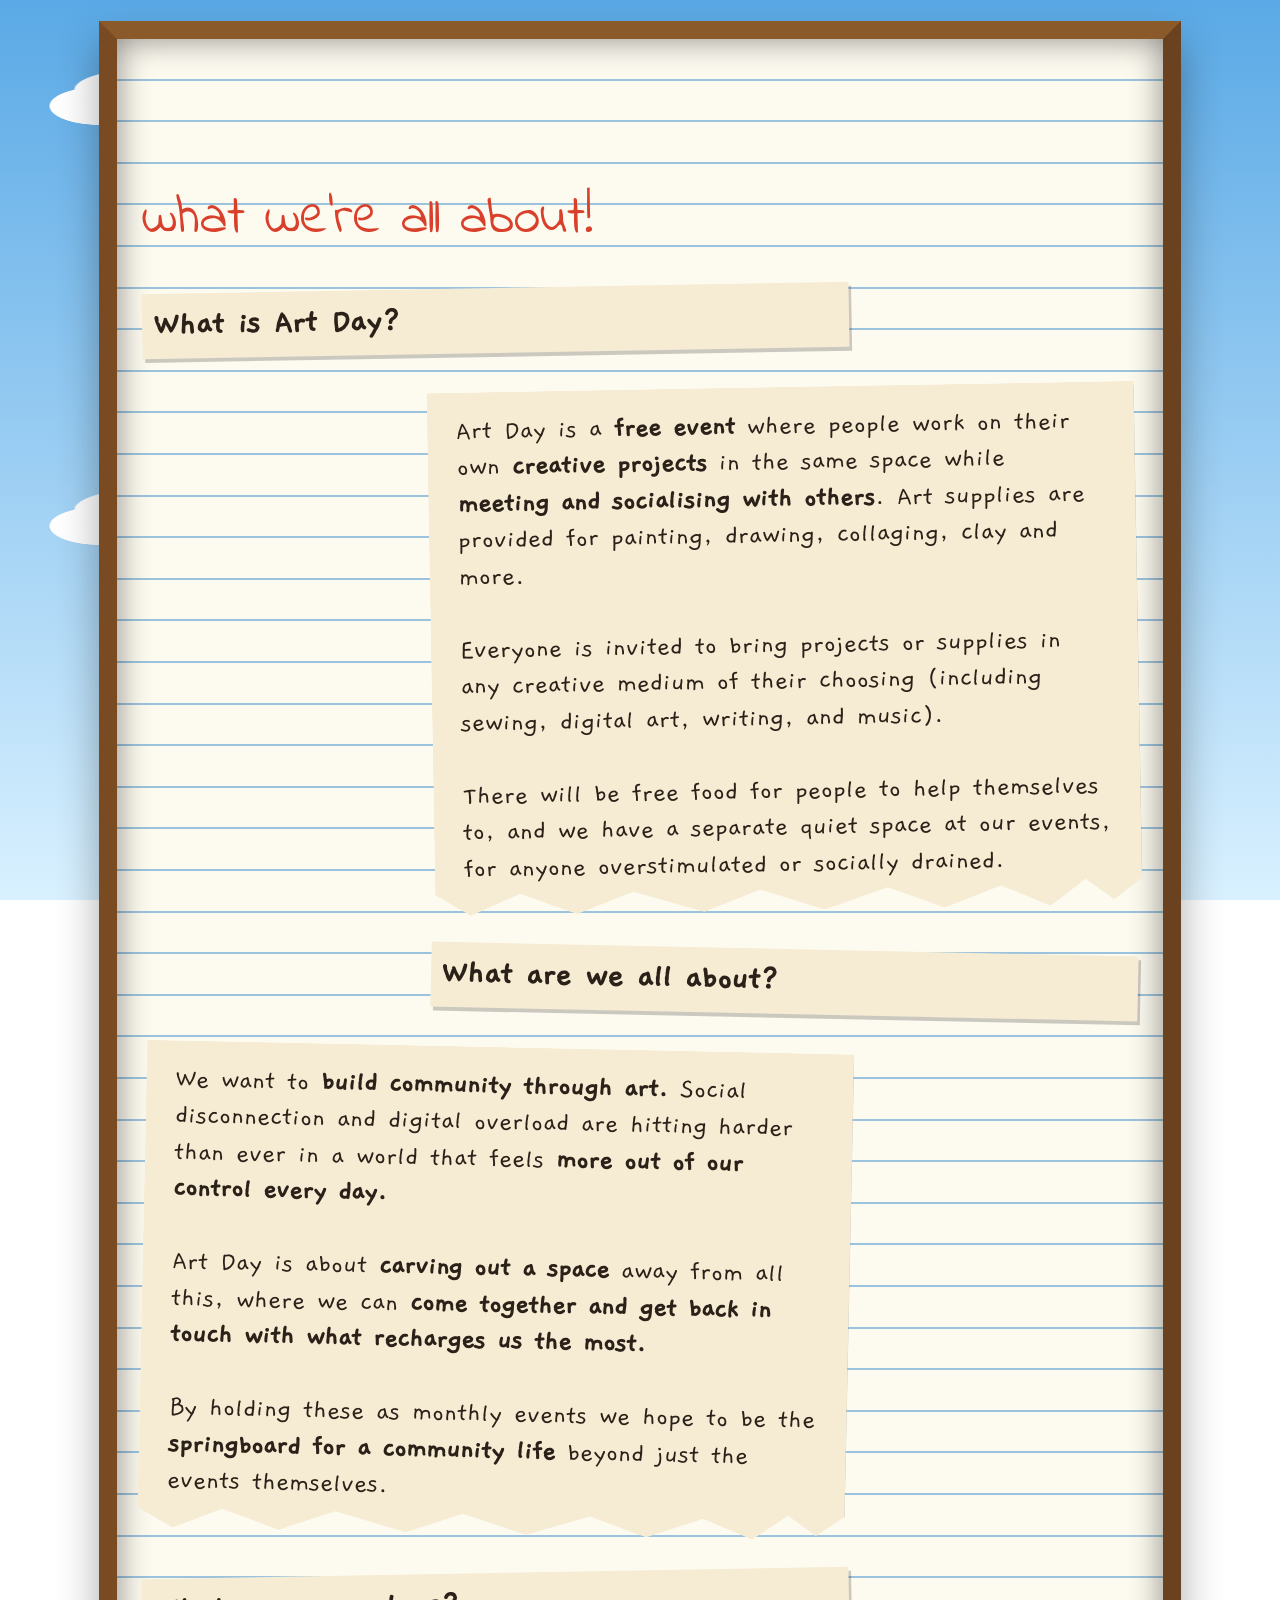
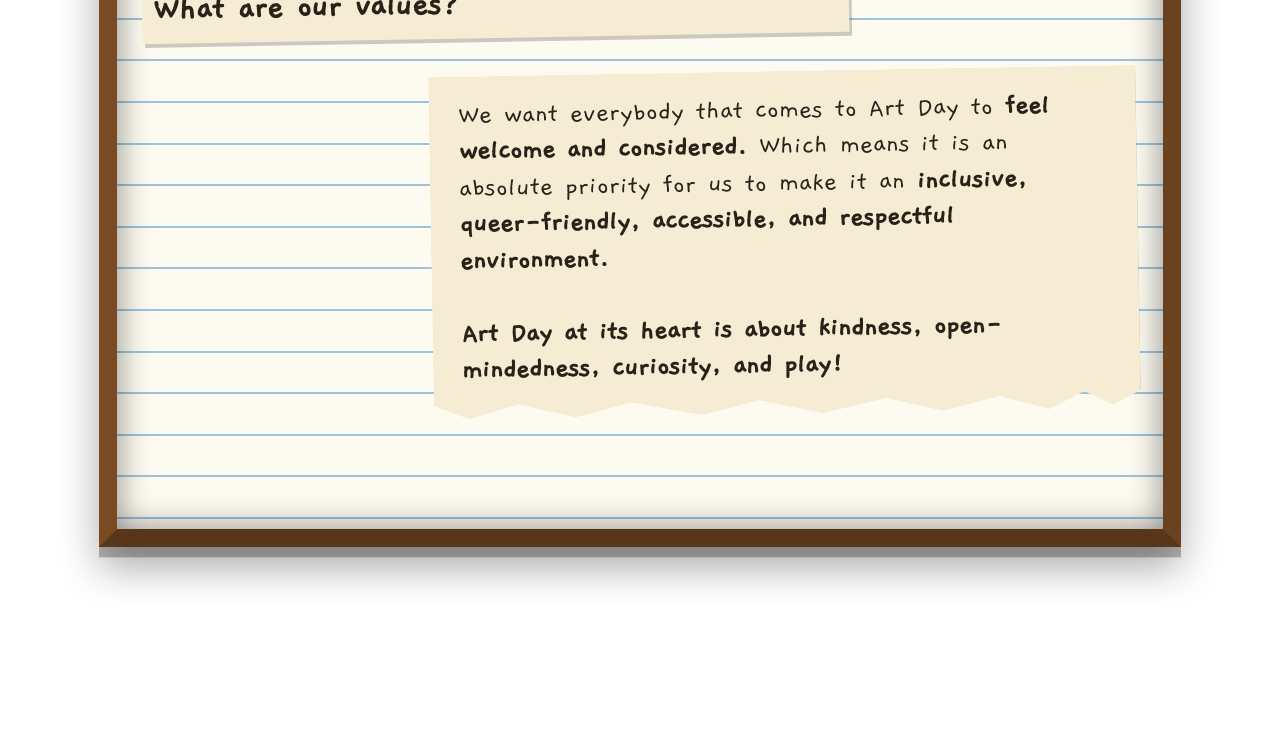
==== ethos.html @ 473595ae "updated favicon & ethos pages" ====
<!doctype html>
<html lang="en">
<head>
  <meta charset="utf-8">
  <meta name="viewport" content="width=device-width, initial-scale=1">
  <meta http-equiv="Content-Security-Policy" content="default-src 'none'; img-src 'self'; font-src 'self'; media-src 'self'; style-src 'self'; script-src 'self'; connect-src 'self'; base-uri 'none'; form-action 'none'">
  <title>ethos · Art Day</title>
  <link rel="stylesheet" href="style.css">
  <script type="module" src="js/main.js"></script>
  <script src="oneko.js" defer></script>
</head>
<body data-p="ethos">
  <main>
    <noscript><p class="scrap">The menu needs JavaScript. <a href="index.html">Home</a></p></noscript>
    <div data-include="header"></div>
    <h1>what we're all about!</h1>
  
<div class="scrapgroup left">
    <p class="scrapheader">What is Art Day?</p>
    <p class="scrap">
        Art Day is a <strong>free event</strong> where people work on their own <strong>creative projects</strong> in the same space while <strong>meeting and socialising with others</strong>. Art supplies are provided for painting, drawing, collaging, clay and more. <br><br>
        Everyone is invited to bring projects or supplies in any creative medium of their choosing (including sewing, digital art, writing, and music). <br><br>
        There will be free food for people to help themselves to, and we have a separate quiet space at our events, for anyone overstimulated or socially drained.
    </p>
</div>

<div class="scrapgroup right">
    <p class="scrapheader">What are we all about?</p>
    <p class="scrap">
        We want to <strong>build community through art.</strong> Social disconnection and digital overload are hitting harder than ever in a world that feels <strong>more out of our control every day.</strong> <br><br>
        Art Day is about <strong>carving out a space</strong> away from all this, where we can <strong>come together and get back in touch with what recharges us the most.</strong><br><br>
        By holding these as monthly events we hope to be the <strong>springboard for a community life</strong> beyond just the events themselves.
    </p>
</div>

<div class="scrapgroup left">
    <p class="scrapheader">What are our values?</p>
    <p class="scrap">
        We want everybody that comes to Art Day to <strong>feel welcome and considered.</strong> Which means it is an absolute priority for us to make it an <strong>inclusive, queer-friendly, accessible, and respectful environment.</strong><br><br>
        <strong>Art Day at its heart is about kindness, open-mindedness, curiosity, and play!</strong>
    </p>
</div>

  </main>
  <div data-include="footer"></div>
</body>
</html>
---- style.css ----
:root {
    --pixel: 2;
    /* icon pixel size in px: 1 = barely, 2 = very fine, 4 = chunky */
    --z: 1;
    --f-hand: Gaegu, "Segoe Print", cursive;
    --f-head: "Indie Flower", "Segoe Print", cursive;
    --f-type: Typed, "Courier New", monospace;
    --f-ui: "Pixelated MS Sans Serif", "MS Sans Serif", Tahoma, sans-serif;
    --ui-size: 11px;
    --face: #c0c0c0;
    --out: inset -1px -1px #0a0a0a, inset 1px 1px #dfdfdf, inset -2px -2px #808080, inset 2px 2px #fff;
    --in: inset -1px -1px #fff, inset 1px 1px #808080, inset -2px -2px #dfdfdf, inset 2px 2px #0a0a0a;
    --ink: #2b2118;
    --red: #d9402b;
    --blue: #2e6f9e;
    --yellow: #f2c14e;
    --paper: #f6ecd4;
    --bg: #b98b57
}

* {
    box-sizing: border-box
}

body {
    margin: 0;
    min-height: 100vh;
    color: var(--ink)
}

html {
    background: linear-gradient(#5aa9e6, #d9f1ff) fixed
}

/* the whole site is a framed cork board hung in front of a drifting sky */
main {
    width: min(60rem, calc(100% - 1.6rem));
    margin: 1rem auto 2rem;
    padding: 1rem 1.2rem 4rem;
    border: 14px solid;
    border-color: #8a5a2b #6b4220 #5a3618 #7a4b22;
    background: var(--bg) radial-gradient(#0003 1px, transparent 1.5px) 0 0/6px 6px;
    box-shadow: inset 0 0 25px #0007, 0 8px 0 #0004, 0 16px 30px #0005
}

body::before {
    content: "";
    position: fixed;
    inset: 0;
    z-index: -1;
    background: radial-gradient(ellipse 120px 34px at 150px 90px, #fff 62%, #0000 64%), radial-gradient(ellipse 80px 30px at 100px 106px, #fff 62%, #0000 64%), radial-gradient(ellipse 90px 30px at 210px 106px, #fff 62%, #0000 64%), radial-gradient(ellipse 160px 42px at 600px 260px, #fff 62%, #0000 64%), radial-gradient(ellipse 100px 34px at 540px 280px, #fff 62%, #0000 64%), radial-gradient(ellipse 110px 30px at 780px 70px, #fff 62%, #0000 64%);
    background-size: 900px 420px;
    animation: sky 120s linear infinite
}

h1 {
    font-size: 2.6rem;
    transform: rotate(-1.5deg);
    margin: .5rem 0 1rem
}

a {
    color: var(--blue)
}

:focus-visible {
    outline: 3px dashed var(--red);
    outline-offset: 3px
}

/* pinned nav stickers, each a different material */
.pinnav {
    display: flex;
    flex-wrap: wrap;
    justify-content: space-around;
    gap: .5rem;
    padding: .8rem;
    position: sticky;
    top: 0;
    z-index: 5;
    background: #0002;
    backdrop-filter: blur(3px)
}

.pinnav a {
    display: grid;
    justify-items: center;
    padding: .3rem .8rem;
    text-decoration: none;
    color: var(--ink);
    background: var(--paper);
    box-shadow: 2px 3px 0 #0004;
    transition: transform .15s
}

.pinnav a:hover,
.pinnav a[aria-current] {
    transform: rotate(0) scale(1.12) !important
}

.pinnav b {
    font-size: 1.8rem
}

.pinnav span {
    font-size: .85rem
}

.pinnav a:nth-child(1) {
    transform: rotate(-3deg);
    background: repeating-linear-gradient(45deg, var(--yellow) 0 8px, #fff8 8px 16px)
}

.pinnav a:nth-child(2) {
    transform: rotate(2deg);
    border: 3px double var(--red);
    border-radius: 50%
}

.pinnav a:nth-child(3) {
    transform: rotate(-2deg);
    background: #fff;
    padding-bottom: 1rem
}

.pinnav a:nth-child(4) {
    transform: rotate(3deg);
    clip-path: polygon(0 0, 100% 0, 100% 40%, 94% 50%, 100% 60%, 100% 100%, 0 100%, 6% 50%, 0 40%);
    padding: .5rem 1.4rem;
    background: var(--blue);
    color: #fff
}

.pinnav a:nth-child(5) {
    transform: rotate(-2deg);
    clip-path: polygon(2% 0, 100% 6%, 96% 100%, 0 94%)
}

.hero {
    display: flex;
    flex-wrap: wrap;
    gap: 1.5rem;
    align-items: flex-start
}

.hero img {
    width: min(20rem, 100%);
    background: #fff;
    padding: .6rem;
    box-shadow: 4px 6px 0 #0005;
    transform: rotate(-2deg)
}

#info {
    flex: 1;
    min-width: 14rem;
    background: var(--paper);
    padding: 1rem;
    transform: rotate(1deg);
    box-shadow: 3px 4px 0 #0004
}

.board {
    display: grid;
    grid-template-columns: repeat(auto-fill, minmax(14rem, 1fr));
    gap: 1.5rem;
    align-items: start
}

.pin {
    position: relative;
    background: var(--yellow);
    padding: 1.2rem 1rem 1rem;
    box-shadow: 3px 4px 0 #0004
}

.pin:nth-child(even) {
    transform: rotate(1.8deg);
    background: #fbd6e0
}

.pin:nth-child(3n) {
    transform: rotate(-2deg);
    background: #cfe8d5
}

.pin::before {
    content: "";
    position: absolute;
    top: -.5rem;
    left: 50%;
    width: 1.1rem;
    height: 1.1rem;
    border-radius: 50%;
    background: var(--red);
    box-shadow: 2px 3px 0 #0005
}

.pin {
    display: block;
    width: 100%;
    text-align: left;
    font: inherit;
    color: var(--ink);
    border: 0;
    cursor: pointer;
    transition: transform .15s
}

.pin:hover,
.pin:focus-visible {
    transform: rotate(0) scale(1.05);
    z-index: 2
}

.pin span,
.pin small {
    display: block
}

.pin .t {
    font: 1.3rem var(--f-head)
}

.pin small {
    opacity: .7
}

.scrapheader {
    background: var(--paper);
    padding: .5rem .5rem;
    max-width: 34rem;
    box-shadow: 2px 3px 0 #0003;
    font-weight: bold;
    font-size: 1.2em;
}

.scrap {
    background: var(--paper);
    padding: 1rem 1.4rem;
    max-width: 34rem;
    box-shadow: 2px 3px 0 #0003;
}

/* Choose left or right for each block */
.scrapgroup.left .scrapheader {
    transform: rotate(-1deg);
    margin-right: auto;
}

.scrapgroup.left .scrap {
    transform: rotate(-1deg);
    margin-left: auto;
}

.scrapgroup.right .scrapheader {
    transform: rotate(1.2deg);
    margin-left: auto;
}

.scrapgroup.right .scrap {
    transform: rotate(1.2deg);
    margin-right: auto;
}

button {
    font: inherit;
    background: var(--ink);
    color: var(--paper);
    border: 0;
    padding: .4rem 1rem;
    cursor: pointer
}

/* per-page vibes: only variables + background change */
[data-p=ethos] main {
    --bg: repeating-linear-gradient(#fdfaf0 0 1.9rem, #9cc3dd 1.9rem 2rem);
    background: var(--bg) #fdfaf0
}

[data-p=ethos] h1 {
    color: var(--red)
}

[data-p=archive] main {
    background: #1b1b1f;
    color: #eee
}

[data-p=archive] .pinnav {
    background: #fff2
}

.grid {
    display: grid;
    grid-template-columns: repeat(auto-fill, minmax(13rem, 1fr));
    gap: 1.2rem
}

figure {
    margin: 0;
    background: #fff;
    color: var(--ink);
    padding: .6rem .6rem 1rem;
    min-height: 10rem;
    box-shadow: 0 0 0 1px #fff4
}

figure:nth-child(odd) {
    transform: rotate(-1.5deg)
}

figure:nth-child(even) {
    transform: rotate(1.5deg)
}

figure img {
    width: 100%;
    display: block;
    margin-bottom: .4rem
}

[data-p=artists] main {
    background: #f3efe6 radial-gradient(#0002 1.5px, transparent 1.5px) 0 0/18px 18px
}

#wall {
    display: flex;
    gap: 1.5rem;
    overflow-x: auto;
    padding: 1.5rem .5rem
}

.card {
    flex: 0 0 14rem;
    background: #fff;
    border: .6rem solid var(--ink);
    padding: .8rem;
    min-height: 12rem
}

.card:nth-child(3n) {
    border-color: var(--red)
}

.card:nth-child(3n+1) {
    border-color: var(--blue)
}

.card img {
    width: 100%
}

[data-p=notices] main {
    --bg: #a87b4a;
    background: var(--bg) radial-gradient(#0003 1px, transparent 1.5px) 0 0/6px 6px
}

[data-p=contact] main {
    --bg: #c9a26b;
    background: var(--bg) repeating-linear-gradient(135deg, transparent 0 1.5rem, #0001 1.5rem 3rem)
}

@media(prefers-reduced-motion:reduce) {
    * {
        transition: none !important
    }
}

/* ---- round 2: scrapbook, handwriting, retro desk, sky ---- */
@font-face {
    font-family: Gaegu;
    src: url(fonts/gaegu.woff2) format("woff2");
    font-display: swap
}

@font-face {
    font-family: "Indie Flower";
    src: url(fonts/indie-flower.woff2) format("woff2");
    font-display: swap
}

@font-face {
    font-family: "Pixelated MS Sans Serif";
    src: url(fonts/ms-sans-serif.woff2) format("woff2");
    font-display: swap
}

@font-face {
    font-family: "Pixelated MS Sans Serif";
    font-weight: 700;
    src: url(fonts/ms-sans-serif-bold.woff2) format("woff2");
    font-display: swap
}

@font-face {
    font-family: Typed;
    src: url(fonts/special-elite.woff2) format("woff2");
    font-display: swap
}

body {
    font: 1.35rem/1.3 var(--f-hand)
}

h1,
h2,
h3,
summary,
.pinnav span {
    font-family: var(--f-head);
    font-weight: 400
}

figcaption,
small,
footer {
    font-family: var(--f-type);
    font-size: .9rem
}

main {
    position: relative
}

body::after {
    content: "";
    position: fixed;
    inset: 0;
    background: url(img/grain.svg);
    mix-blend-mode: multiply;
    opacity: .5;
    pointer-events: none;
    z-index: 50
}

[data-p=archive]::after,
[data-p=contact]::after {
    display: none
}

img {
    filter: sepia(.25) contrast(1.15) saturate(.85)
}

h1 span {
    display: inline-block;
    padding: 0 .12em;
    margin: 0 .02em;
    box-shadow: 1px 2px 0 #0004
}

h1 span:nth-child(4n+1) {
    background: #fff;
    font-family: var(--f-type);
    transform: rotate(-3deg)
}

h1 span:nth-child(4n+2) {
    background: var(--ink);
    color: var(--paper);
    transform: rotate(2deg)
}

h1 span:nth-child(4n+3) {
    background: var(--yellow);
    font-family: var(--f-hand);
    font-size: 1.2em;
    transform: rotate(-1deg)
}

h1 span:nth-child(4n) {
    background: var(--red);
    color: #fff;
    transform: rotate(3deg)
}

h1 {
    transform: none
}

.torn,
.scrap,
#info {
    clip-path: polygon(0 0, 100% 0, 100% 94%, 96% 98%, 92% 94%, 87% 99%, 80% 95%, 72% 99%, 64% 95%, 55% 99%, 46% 95%, 38% 99%, 28% 95%, 20% 99%, 12% 95%, 5% 99%, 0 95%);
    padding-bottom: 1.6rem
}

.pin {
    padding-top: 1.4rem
}

.pin::before {
    transform: translateX(-50%)
}

.pin.showcase::before {
    background: #fff9;
    width: 4rem;
    height: 1.2rem;
    border-radius: 0;
    transform: translateX(-50%) rotate(-4deg);
    box-shadow: none
}

[data-p=index] main::after {
    content: "";
    position: absolute;
    right: 1rem;
    top: 6rem;
    width: 7rem;
    height: 7rem;
    border-radius: 50%;
    border: .5rem solid #6b3a1a33;
    pointer-events: none
}

[data-p=index] .pin:first-child .t::after {
    content: " NEW!";
    color: var(--red);
    animation: bl 1s steps(2) infinite
}

@keyframes bl {
    50% {
        opacity: 0
    }
}

@keyframes sky {
    to {
        background-position: 900px 0
    }
}

footer {
    max-width: 60rem;
    margin: 0 auto;
    padding: 1rem 1rem 3rem
}

.mq {
    overflow: hidden;
    white-space: nowrap;
    background: var(--ink);
    color: var(--yellow);
    margin-bottom: .6rem
}

.mq span {
    display: inline-block;
    padding-left: 100%;
    animation: mq 25s linear infinite
}

@keyframes mq {
    to {
        transform: translateX(-100%)
    }
}

.cnt {
    background: #000;
    color: #0f0;
    padding: 0 .4rem;
    letter-spacing: .2em
}

.badges span {
    display: inline-grid;
    place-items: center;
    width: 88px;
    height: 31px;
    margin: 3px;
    border: 2px outset #fff;
    background: #c0c0c0;
    font: 10px var(--f-ui);
    text-align: center;
    color: #000
}

.party {
    animation: hue 4s linear infinite
}

@keyframes hue {
    to {
        filter: hue-rotate(360deg)
    }
}

/* retro desktop (archive + contact) */
[data-p=archive] h1,
[data-p=contact] h1 {
    font-size: 1.8rem
}

.desk {
    position: relative;
    height: calc(75vh/var(--z));
    min-height: 30rem;
    background: #008080;
    overflow: hidden;
    box-shadow: var(--in);
    font: var(--ui-size)/1.3 var(--f-ui);
    -webkit-font-smoothing: none;
    color: #000
}

.icons {
    display: flex;
    flex-direction: column;
    flex-wrap: wrap;
    gap: .5rem;
    align-content: flex-start;
    height: calc(100% - 2.5rem);
    padding: .5rem
}

.desk .icon {
    background: none;
    box-shadow: none;
    color: #fff;
    width: 5.5rem;
    border: 1px dotted transparent;
    text-align: center
}

.desk .icon:hover,
.desk .icon:focus-visible {
    border-color: #fff
}

.icon b {
    display: block;
    font-size: 2rem
}

.win {
    position: absolute;
    max-width: 100%;
    padding: 3px;
    background: var(--face);
    box-shadow: var(--out), 3px 3px 0 #0006
}

.win.max {
    left: 0 !important;
    top: 0 !important;
    width: 100% !important;
    height: calc(100% - 2.3rem)
}

.tb {
    display: flex;
    justify-content: space-between;
    align-items: center;
    padding: 2px 4px;
    background: linear-gradient(90deg, #000080, #1084d0);
    color: #fff;
    font-weight: bold;
    cursor: move;
    touch-action: none
}

.wb {
    padding: .5rem;
    overflow: auto;
    max-height: 100%
}

.desk button {
    font: inherit;
    background: var(--face);
    color: #000;
    border: 0;
    box-shadow: var(--out);
    padding: 3px 10px
}

.desk button:active {
    box-shadow: var(--in)
}

.tb button {
    width: 1.5rem;
    padding: 0;
    font-weight: bold
}

.bar {
    position: absolute;
    left: 0;
    right: 0;
    bottom: 0;
    height: 2.3rem;
    display: flex;
    gap: 4px;
    padding: 3px;
    background: #c0c0c0;
    border-top: 2px solid #fff;
    z-index: 99999
}

.strip {
    display: flex;
    overflow-x: auto;
    scroll-snap-type: x mandatory;
    gap: .5rem;
    background: #000;
    padding: .3rem
}

.strip figure {
    flex: 0 0 100%;
    scroll-snap-align: center;
    min-height: 0;
    margin: 0;
    transform: none !important;
    background: #000;
    color: #fff;
    padding: 0
}

.strip img {
    width: 100%;
    max-height: calc(50vh/var(--z));
    object-fit: contain;
    display: block
}

.navb {
    display: flex;
    justify-content: space-between;
    margin-top: .4rem
}

.row {
    display: flex;
    gap: .5rem;
    margin: .3rem 0;
    align-items: center
}

.row span {
    width: 4.5rem
}

.desk input,
.desk textarea {
    flex: 1;
    width: 100%;
    font: inherit;
    background: #fff;
    color: #000;
    border: 0;
    box-shadow: var(--in);
    padding: 3px
}

.desk textarea {
    height: 9rem;
    resize: vertical
}

.prog {
    height: 1rem;
    border: 2px inset #fff;
    background: #fff
}

.prog i {
    display: block;
    height: 100%;
    width: 0;
    background: #000080;
    animation: fill 1.2s steps(10) forwards
}

@keyframes fill {
    to {
        width: 100%
    }
}

@media(prefers-reduced-motion:reduce) {

    *,
    ::before,
    ::after {
        animation: none !important
    }
}

@media(max-width:600px) {
    main {
        border-width: 8px;
        padding: .8rem .7rem 3rem
    }
}

/* desktop only (wide screen + mouse): view at 130%. Change --z to taste. */
@media(min-width:1000px) and (hover:hover) and (pointer:fine) {
    :root {
        --z: 1.3
    }

    main,
    footer {
        zoom: var(--z)
    }

    main {
        width: min(52rem, calc(100% - 1.6rem))
    }

    footer {
        max-width: 52rem
    }
}

/* sticky-note popup, leaves, sound toggle, artist cards as buttons */
dialog.note {
    position: fixed;
    width: 80vw;
    height: 80vh;
    max-width: none;
    max-height: none;
    margin: auto;
    border: 0;
    padding: 3rem 3.5rem;
    overflow: auto;
    font: inherit;
    color: var(--ink);
    background: linear-gradient(#fff6 0, #fff0 3rem), #fff176;
    box-shadow: 0 20px 50px #000a, inset 0 -2.5rem 2rem -2rem #0003;
    transform: rotate(-.8deg)
}

dialog.note.showcase {
    background: linear-gradient(#fff6 0, #fff0 3rem), #fbb6cb
}

dialog.note.artist {
    background: linear-gradient(#fff6 0, #fff0 3rem), #b9e6c9
}

dialog.note::backdrop {
    background: #0007
}

dialog.note h2 {
    font: clamp(2rem, 5vw, 3.4rem) var(--f-head);
    margin: .2rem 0 1rem
}

dialog.note p {
    font-size: clamp(1.4rem, 2.6vw, 2rem);
    line-height: 1.35
}

dialog.note img {
    max-width: 100%;
    max-height: 45vh;
    display: block;
    margin: .5rem 0;
    box-shadow: 3px 4px 0 #0004
}

dialog.note .x {
    position: absolute;
    top: .8rem;
    right: 1rem;
    background: #0002;
    color: var(--ink);
    font-size: 1.1rem
}

.leaf {
    position: fixed;
    left: -3rem;
    font-size: 1.8rem;
    pointer-events: none;
    z-index: 40;
    animation: leaf var(--d, 18s) linear forwards
}

@keyframes leaf {
    25% {
        transform: translate(30vw, 4vh) rotate(120deg)
    }

    50% {
        transform: translate(60vw, -3vh) rotate(240deg)
    }

    75% {
        transform: translate(90vw, 5vh) rotate(330deg)
    }

    100% {
        transform: translate(115vw, 0) rotate(480deg)
    }
}

.snd {
    position: fixed;
    right: 1rem;
    bottom: 1rem;
    z-index: 60;
    width: 3rem;
    height: 3rem;
    padding: 0;
    border-radius: 50%;
    font-size: 1.4rem;
    background: var(--paper);
    color: var(--ink);
    box-shadow: 2px 3px 0 #0005
}

.card {
    display: block;
    text-align: left;
    font: inherit;
    color: var(--ink);
    cursor: pointer
}

.card b {
    display: block;
    font: 1.4rem var(--f-head)
}

.card span,
.card small {
    display: block
}

/* round 5: pixelated icons, 7th nav sticker, guestbook */
.ico {
    filter: url(#pixelate)
}

/* filter built in js/effects.js from --pixel */
.defs {
    position: absolute;
    width: 0;
    height: 0
}

.pinnav a:nth-child(6) {
    transform: rotate(-2deg);
    background: #5b3a1e;
    color: #f6ecd4;
    border-radius: .3rem .9rem .9rem .3rem;
    box-shadow: inset 4px 0 0 #0005, 2px 3px 0 #0004
}

.pinnav a:nth-child(7) {
    transform: rotate(2deg);
    background: #c9a26b
}

[data-p=guestbook] main {
    --bg: #d8cdb4;
    background: var(--bg) repeating-linear-gradient(90deg, #0000 0 3rem, #0001 3rem 3.1rem)
}

.gbwrap {
    position: relative;
    margin-top: 1rem
}

.gbwrap::before {
    content: "";
    position: absolute;
    top: -.8rem;
    left: 50%;
    width: 7rem;
    height: 1.6rem;
    z-index: 2;
    background: #fffa;
    box-shadow: 1px 2px 0 #0003;
    transform: translateX(-50%) rotate(-3deg)
}

.gb {
    display: block;
    width: 100%;
    min-height: calc(80vh/var(--z));
    border: 0;
    background: #d8cdb4
}

/* round 7: header/footer are imported partials */
header {
    display: contents
}

/* keeps the sticky nav relative to <main>, not to the header wrapper */
[data-include=header] {
    min-height: 5.5rem
}

[data-include=footer] {
    min-height: 9rem
}

/* reserve space so the page doesn't jump while they load */
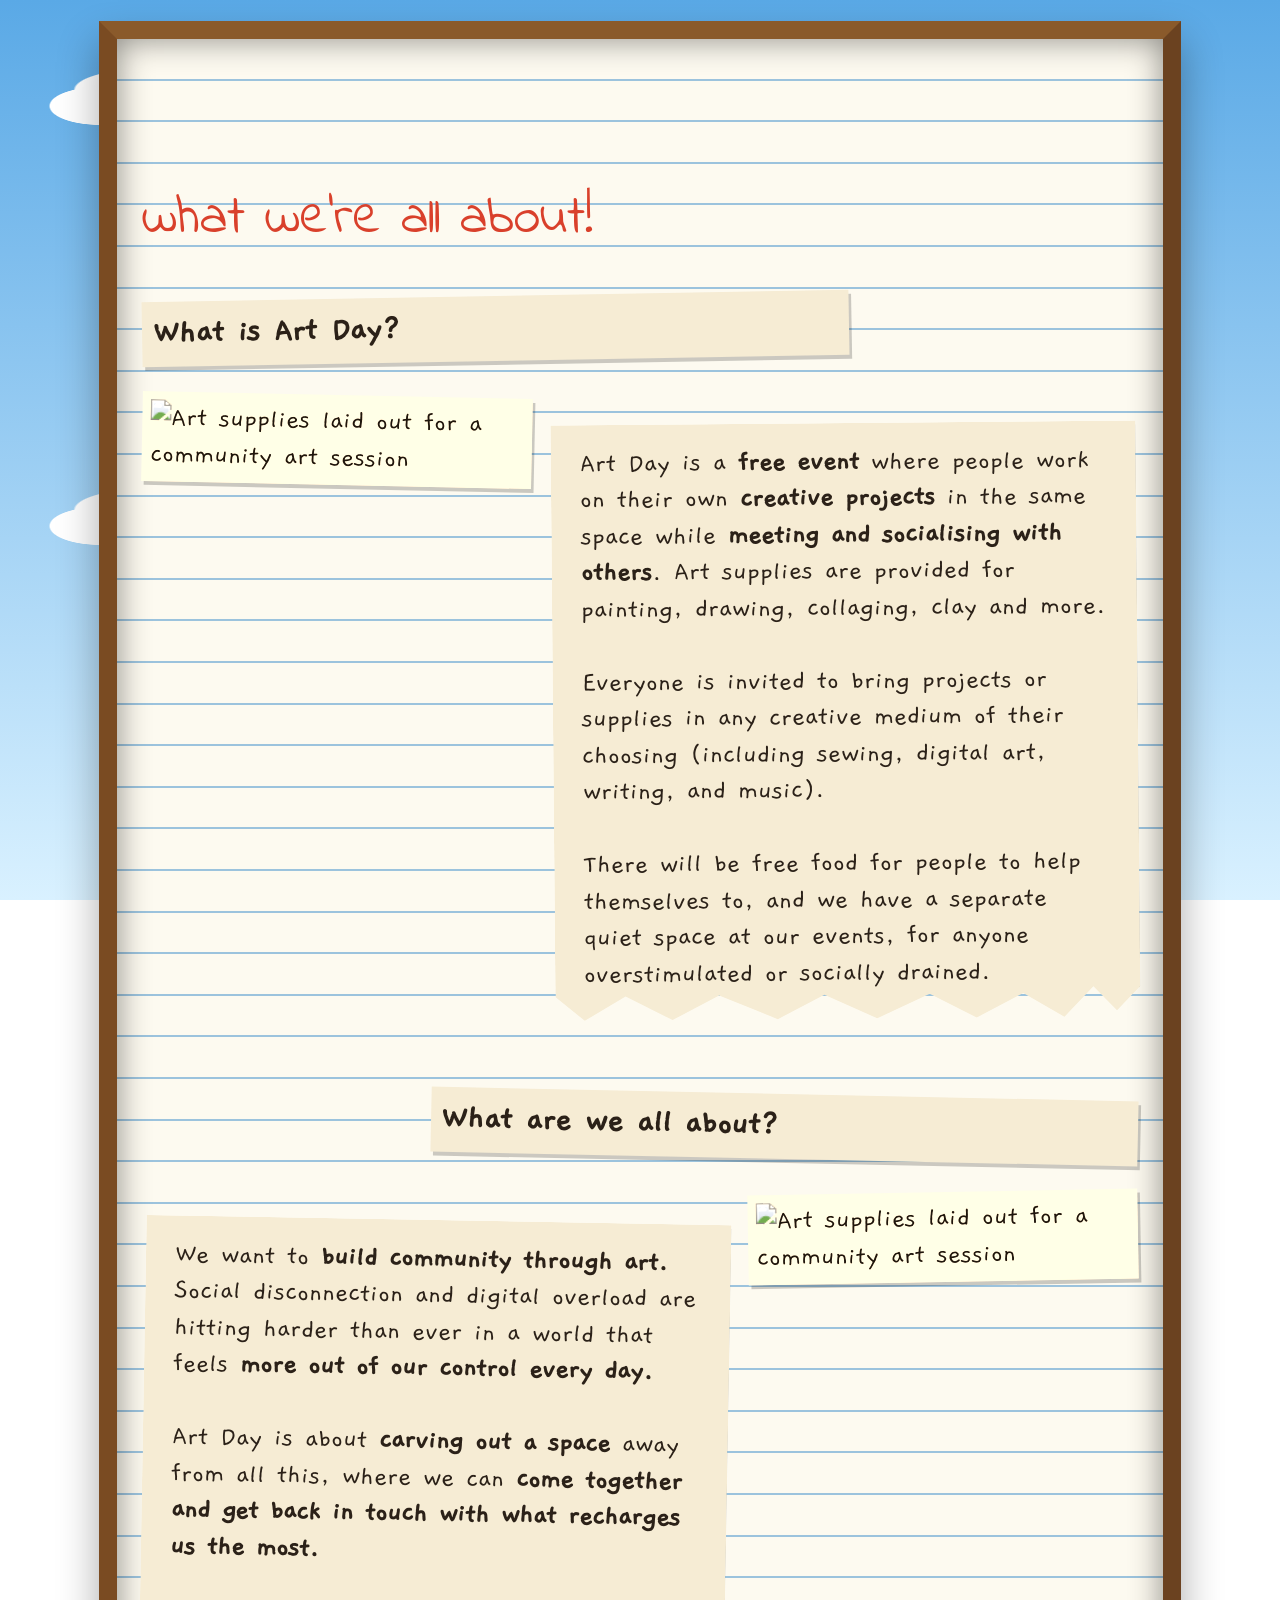
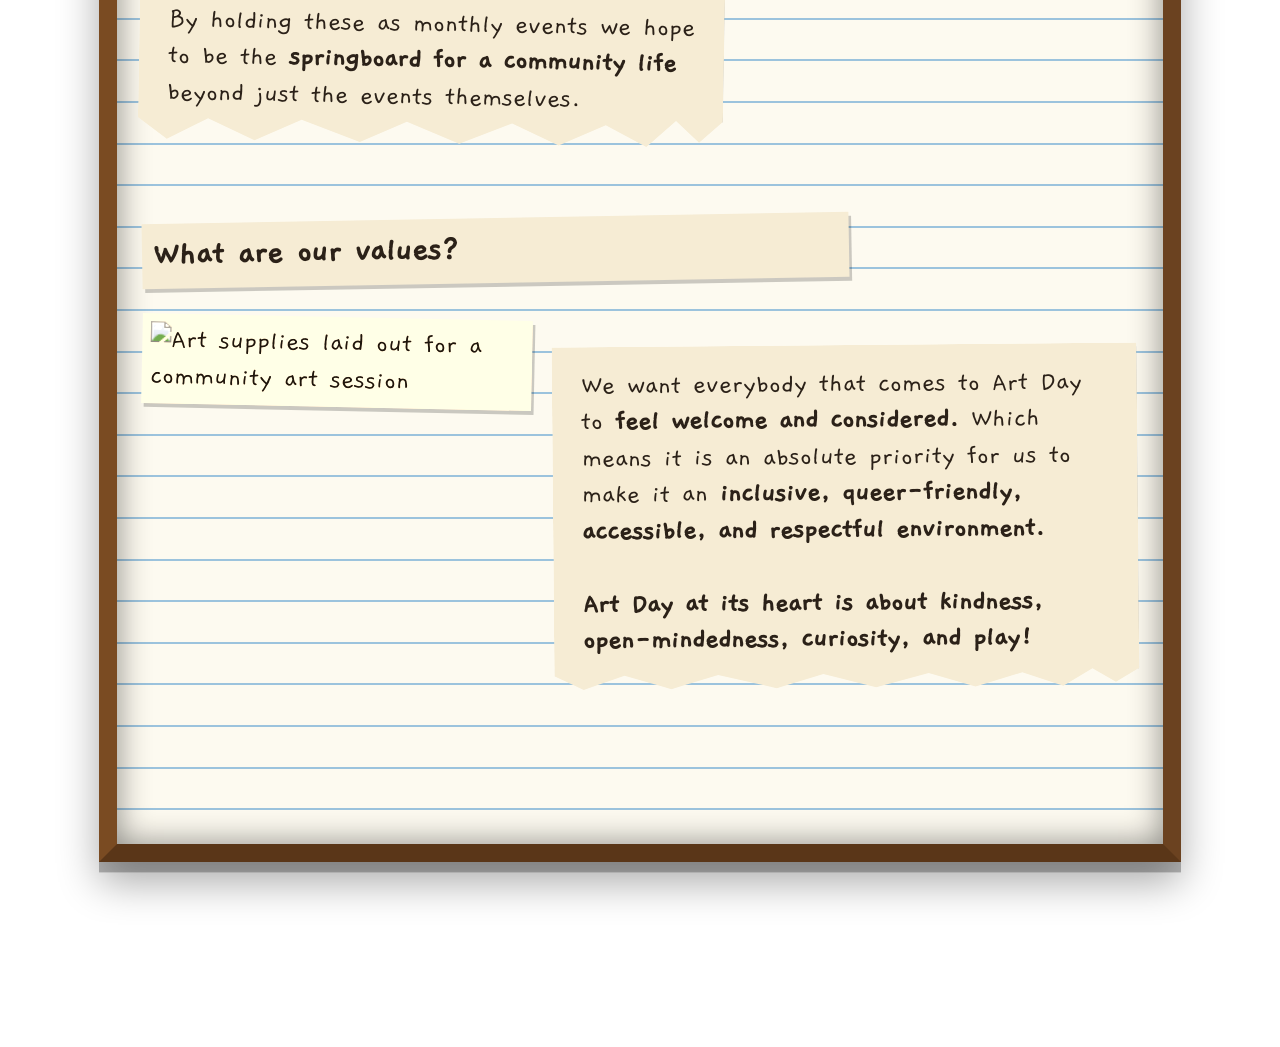
==== commit 99089615: "changes to ethos page" ====
--- a/ethos.html
+++ b/ethos.html
@@ -15,32 +15,54 @@
     <div data-include="header"></div>
     <h1>what we're all about!</h1>
   
+
 <div class="scrapgroup left">
     <p class="scrapheader">What is Art Day?</p>
-    <p class="scrap">
-        Art Day is a <strong>free event</strong> where people work on their own <strong>creative projects</strong> in the same space while <strong>meeting and socialising with others</strong>. Art supplies are provided for painting, drawing, collaging, clay and more. <br><br>
-        Everyone is invited to bring projects or supplies in any creative medium of their choosing (including sewing, digital art, writing, and music). <br><br>
-        There will be free food for people to help themselves to, and we have a separate quiet space at our events, for anyone overstimulated or socially drained.
-    </p>
+
+    <div class="scrapbody">
+        <img
+            class="scrapimage"
+            src="img/photo1.svg"
+            alt="Art supplies laid out for a community art session"
+        >
+
+        <p class="scrap">
+            Art Day is a <strong>free event</strong> where people work on their own <strong>creative projects</strong> in the same space while <strong>meeting and socialising with others</strong>. Art supplies are provided for painting, drawing, collaging, clay and more. <br><br>
+            Everyone is invited to bring projects or supplies in any creative medium of their choosing (including sewing, digital art, writing, and music). <br><br>
+            There will be free food for people to help themselves to, and we have a separate quiet space at our events, for anyone overstimulated or socially drained.
+        </p>
+    </div>
 </div>
 
 <div class="scrapgroup right">
     <p class="scrapheader">What are we all about?</p>
-    <p class="scrap">
-        We want to <strong>build community through art.</strong> Social disconnection and digital overload are hitting harder than ever in a world that feels <strong>more out of our control every day.</strong> <br><br>
-        Art Day is about <strong>carving out a space</strong> away from all this, where we can <strong>come together and get back in touch with what recharges us the most.</strong><br><br>
-        By holding these as monthly events we hope to be the <strong>springboard for a community life</strong> beyond just the events themselves.
-    </p>
+
+    <div class="scrapbody">
+        <img
+            class="scrapimage"
+            src="img/photo2.svg"
+            alt="Art supplies laid out for a community art session"
+        >
+        <p class="scrap">
+          We want to <strong>build community through art.</strong> Social disconnection and digital overload are hitting harder than ever in a world that feels <strong>more out of our control every day.</strong> <br><br>
+          Art Day is about <strong>carving out a space</strong> away from all this, where we can <strong>come together and get back in touch with what recharges us the most.</strong><br><br>
+          By holding these as monthly events we hope to be the <strong>springboard for a community life</strong> beyond just the events themselves.
+        </p>
+    </div>
 </div>
 
 <div class="scrapgroup left">
     <p class="scrapheader">What are our values?</p>
+    <div class="scrapbody">
+        <img
+            class="scrapimage"
+            src="img/photo3.svg"
+            alt="Art supplies laid out for a community art session">
     <p class="scrap">
         We want everybody that comes to Art Day to <strong>feel welcome and considered.</strong> Which means it is an absolute priority for us to make it an <strong>inclusive, queer-friendly, accessible, and respectful environment.</strong><br><br>
         <strong>Art Day at its heart is about kindness, open-mindedness, curiosity, and play!</strong>
-    </p>
+    </div>
 </div>
-
   </main>
   <div data-include="footer"></div>
 </body>
--- a/style.css
+++ b/style.css
@@ -226,6 +226,8 @@
     opacity: .7
 }
 
+
+/* ---- scrapbook sections ---- */
 .scrapheader {
     background: var(--paper);
     padding: .5rem .5rem;
@@ -242,14 +244,47 @@
     box-shadow: 2px 3px 0 #0003;
 }
 
-/* Choose left or right for each block */
+/* Each scrapbook section */
+.scrapgroup {
+    max-width: 48rem;
+    margin: 2rem 0;
+}
+
+/* Image and description side by side */
+.scrapbody {
+    display: grid;
+    grid-template-columns: minmax(0, 1fr) minmax(0, 1.5fr);
+    gap: 1rem;
+    align-items: start;
+}
+
+/* Image styled as a paper scrap */
+.scrapimage {
+    display: block;
+    width: 100%;
+    height: auto;
+    object-fit: cover;
+    background: var(--paper);
+    padding: .4rem;
+    box-shadow: 2px 3px 0 #0003;
+}
+
+/* LEFT: heading left, image left, description right */
 .scrapgroup.left .scrapheader {
     transform: rotate(-1deg);
     margin-right: auto;
 }
 
+.scrapgroup.left .scrapimage {
+    transform: rotate(1.2deg);
+}
+
 .scrapgroup.left .scrap {
-    transform: rotate(-1deg);
+    transform: rotate(-.5deg);
+}
+
+/* RIGHT: heading right, description left, image right */
+.scrapgroup.right {
     margin-left: auto;
 }
 
@@ -258,10 +293,59 @@
     margin-left: auto;
 }
 
+.scrapgroup.right .scrapbody {
+    grid-template-columns: minmax(0, 1.5fr) minmax(0, 1fr);
+}
+
+.scrapgroup.right .scrapimage {
+    grid-column: 2;
+    grid-row: 1;
+    transform: rotate(-1deg);
+}
+
 .scrapgroup.right .scrap {
-    transform: rotate(1.2deg);
-    margin-right: auto;
-}
+    grid-column: 1;
+    grid-row: 1;
+    transform: rotate(1deg);
+}
+
+/* Mobile: heading, then image, then description */
+@media (max-width: 600px) {
+    .scrapgroup,
+    .scrapgroup.right {
+        width: 100%;
+        max-width: 100%;
+        margin: 1.5rem 0;
+    }
+
+    .scrapheader {
+        max-width: 90%;
+    }
+
+    .scrapbody,
+    .scrapgroup.right .scrapbody {
+        display: flex;
+        flex-direction: column;
+        gap: .75rem;
+    }
+
+    .scrapimage,
+    .scrapgroup.right .scrapimage {
+        width: 85%;
+        max-width: 22rem;
+        align-self: center;
+        order: 0;
+    }
+
+    .scrap,
+    .scrapgroup.right .scrap {
+        box-sizing: border-box;
+        width: 100%;
+        max-width: 100%;
+        order: 1;
+    }
+}
+
 
 button {
     font: inherit;
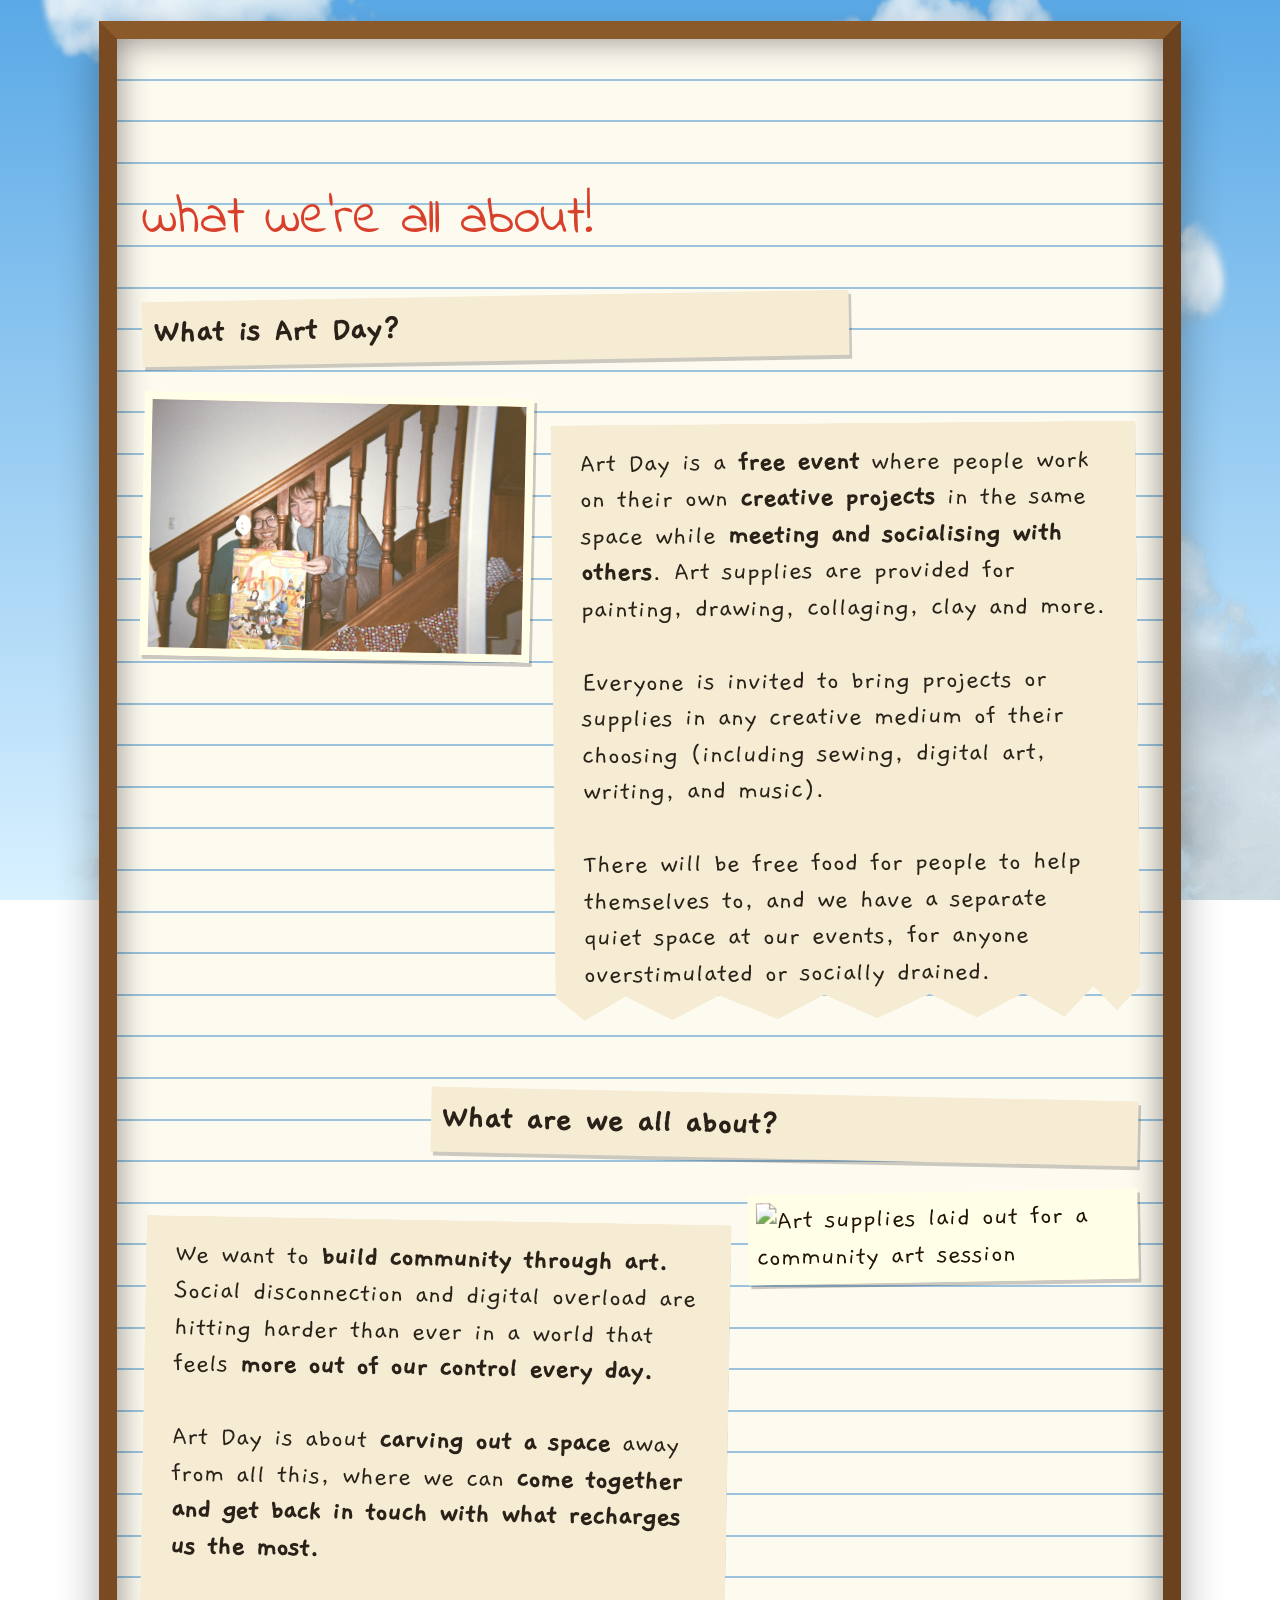
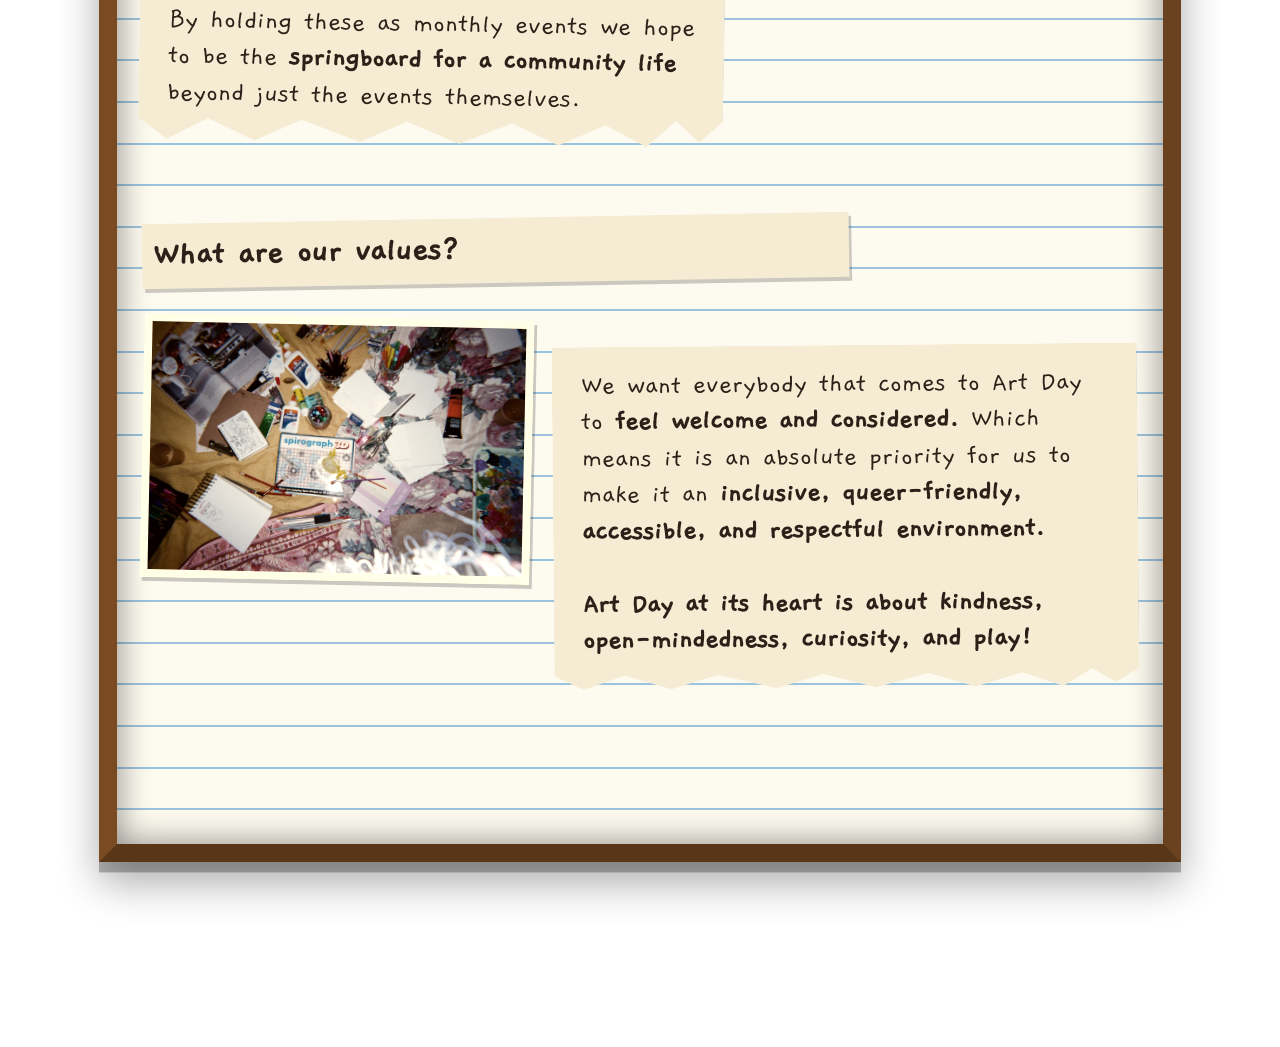
==== commit 66f8855f: "a bunchhhh of assets" ====
--- a/ethos.html
+++ b/ethos.html
@@ -22,7 +22,7 @@
     <div class="scrapbody">
         <img
             class="scrapimage"
-            src="img/photo1.svg"
+            src="img/photos/whoarewe4.jpg"
             alt="Art supplies laid out for a community art session"
         >
 
@@ -40,7 +40,7 @@
     <div class="scrapbody">
         <img
             class="scrapimage"
-            src="img/photo2.svg"
+            src="img/photos/whoarewe3.jpg"
             alt="Art supplies laid out for a community art session"
         >
         <p class="scrap">
@@ -56,7 +56,7 @@
     <div class="scrapbody">
         <img
             class="scrapimage"
-            src="img/photo3.svg"
+            src="img/photos/whoarewe5.jpg"
             alt="Art supplies laid out for a community art session">
     <p class="scrap">
         We want everybody that comes to Art Day to <strong>feel welcome and considered.</strong> Which means it is an absolute priority for us to make it an <strong>inclusive, queer-friendly, accessible, and respectful environment.</strong><br><br>
--- a/style.css
+++ b/style.css
@@ -28,6 +28,7 @@
     color: var(--ink)
 }
 
+/* background */
 html {
     background: linear-gradient(#5aa9e6, #d9f1ff) fixed
 }
@@ -37,20 +38,36 @@
     width: min(60rem, calc(100% - 1.6rem));
     margin: 1rem auto 2rem;
     padding: 1rem 1.2rem 4rem;
+
     border: 14px solid;
     border-color: #8a5a2b #6b4220 #5a3618 #7a4b22;
-    background: var(--bg) radial-gradient(#0003 1px, transparent 1.5px) 0 0/6px 6px;
-    box-shadow: inset 0 0 25px #0007, 0 8px 0 #0004, 0 16px 30px #0005
-}
-
+
+    background-color: var(--bg);
+    background-image:
+        url("img/background/pinup-board.jpg");
+    background-repeat: repeat;
+    background-position: top left;
+    background-size: 500px auto;
+
+    box-shadow:
+        inset 0 0 25px #0007,
+        0 8px 0 #0004,
+        0 16px 30px #0005;
+}
+/* Real clouds drifting across the sky */
 body::before {
     content: "";
     position: fixed;
     inset: 0;
     z-index: -1;
-    background: radial-gradient(ellipse 120px 34px at 150px 90px, #fff 62%, #0000 64%), radial-gradient(ellipse 80px 30px at 100px 106px, #fff 62%, #0000 64%), radial-gradient(ellipse 90px 30px at 210px 106px, #fff 62%, #0000 64%), radial-gradient(ellipse 160px 42px at 600px 260px, #fff 62%, #0000 64%), radial-gradient(ellipse 100px 34px at 540px 280px, #fff 62%, #0000 64%), radial-gradient(ellipse 110px 30px at 780px 70px, #fff 62%, #0000 64%);
-    background-size: 900px 420px;
-    animation: sky 120s linear infinite
+    pointer-events: none;
+
+    background-image: url("img/background/clouds.png");
+    background-repeat: repeat-x;
+    background-position: 0 center;
+    background-size: auto;
+
+    animation: sky 40s linear infinite;
 }
 
 h1 {
@@ -77,7 +94,7 @@
     padding: .8rem;
     position: sticky;
     top: 0;
-    z-index: 5;
+    z-index: 999;
     background: #0002;
     backdrop-filter: blur(3px)
 }
@@ -535,7 +552,7 @@
 }
 
 h1 span:nth-child(4n+1) {
-    background: #fff;
+    background: #ffaf71;
     font-family: var(--f-type);
     transform: rotate(-3deg)
 }
@@ -555,7 +572,7 @@
 
 h1 span:nth-child(4n) {
     background: var(--red);
-    color: #fff;
+    color: #dec400;
     transform: rotate(3deg)
 }
 
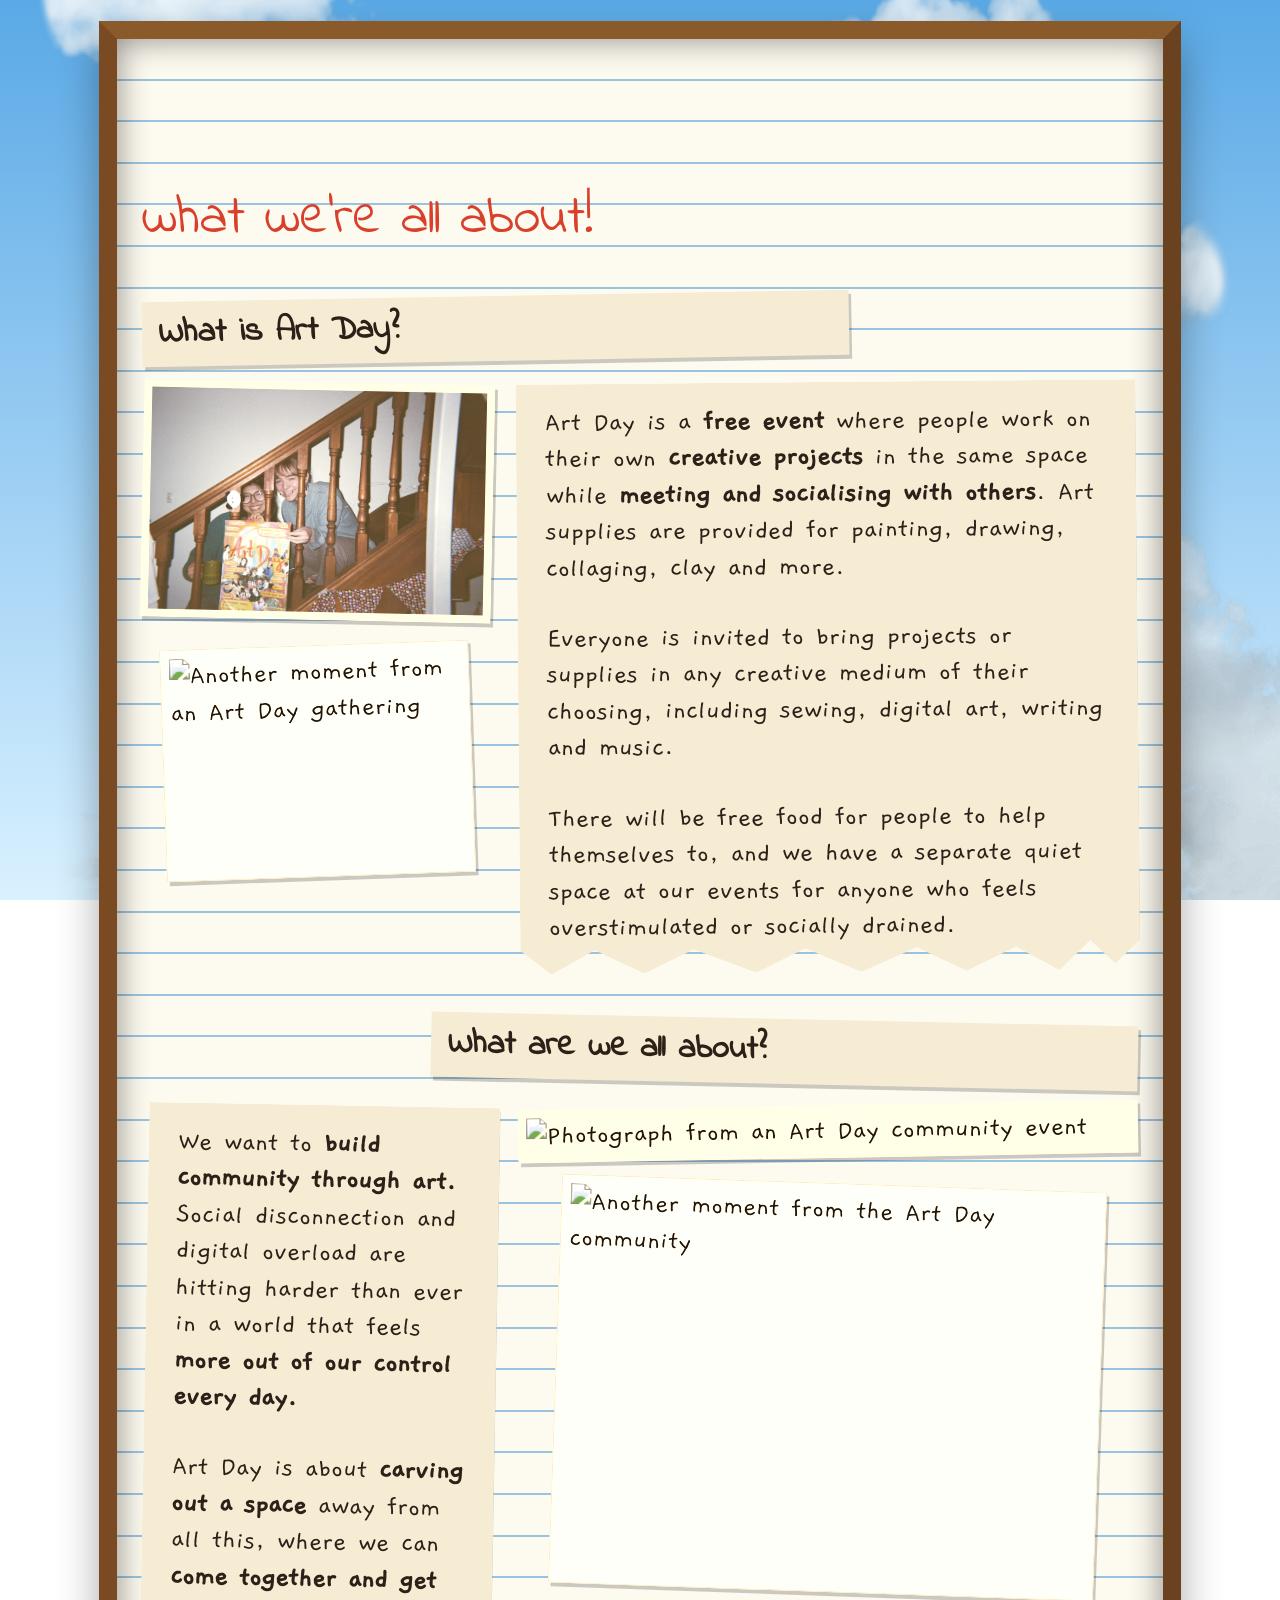
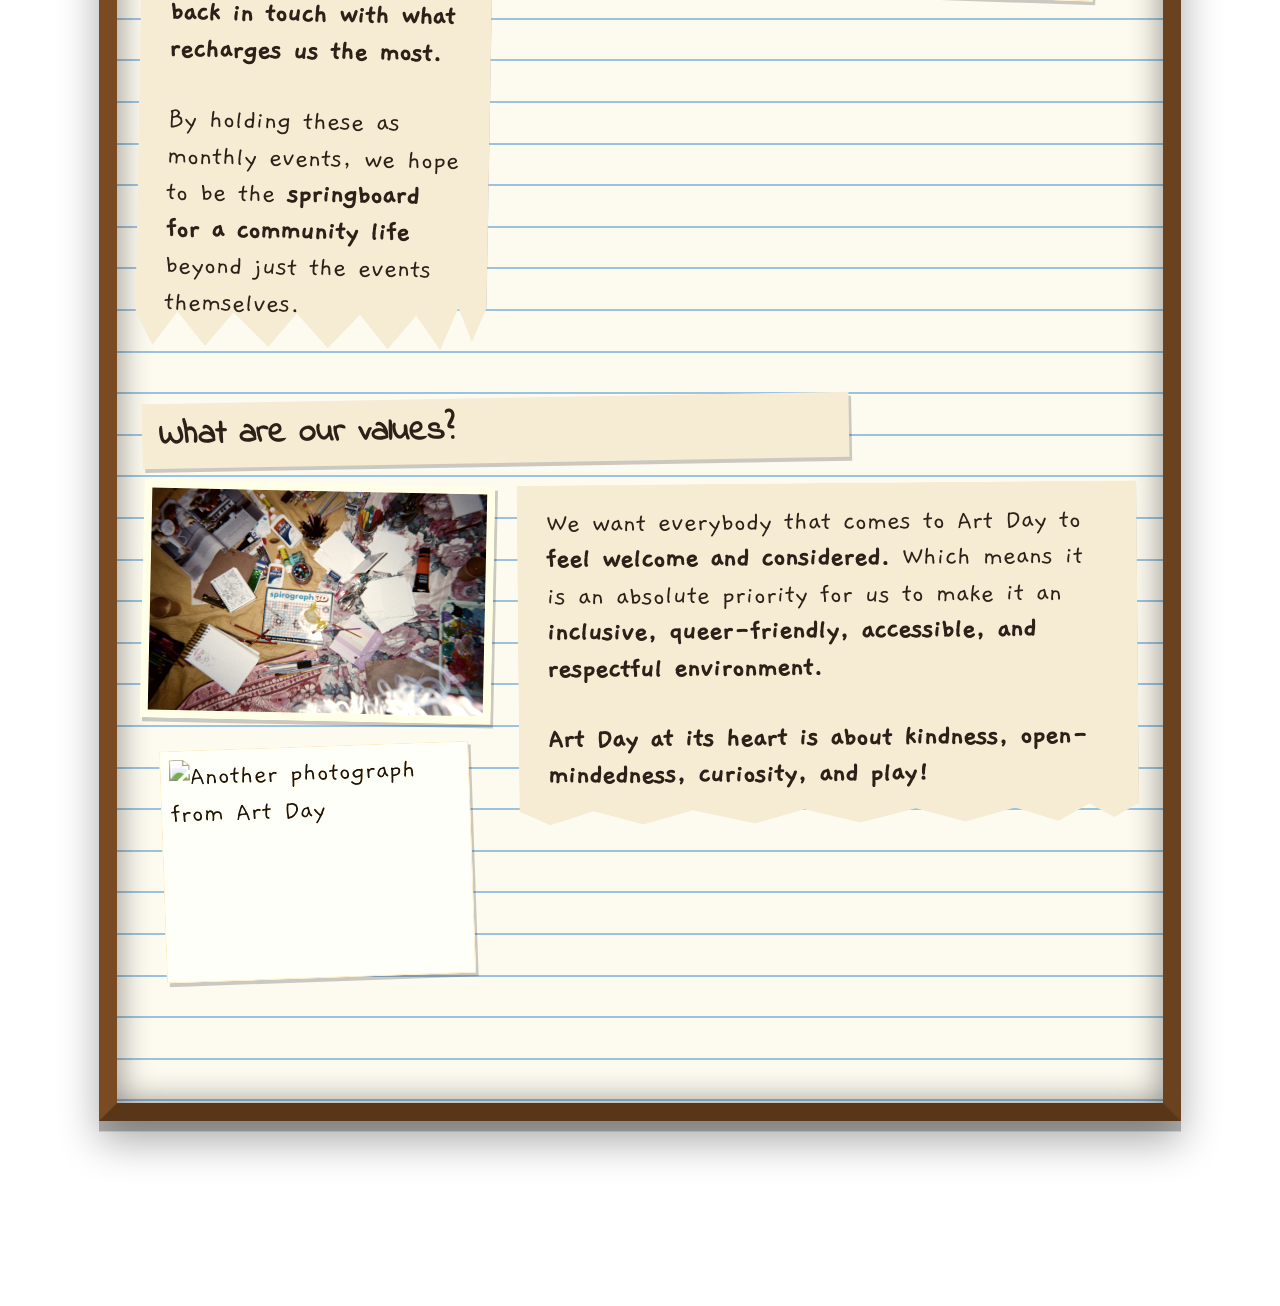
==== commit 3f5464b9: "added more photos to ethos page" ====
--- a/ethos.html
+++ b/ethos.html
@@ -1,69 +1,178 @@
+
 <!doctype html>
 <html lang="en">
 <head>
-  <meta charset="utf-8">
-  <meta name="viewport" content="width=device-width, initial-scale=1">
-  <meta http-equiv="Content-Security-Policy" content="default-src 'none'; img-src 'self'; font-src 'self'; media-src 'self'; style-src 'self'; script-src 'self'; connect-src 'self'; base-uri 'none'; form-action 'none'">
-  <title>ethos · Art Day</title>
-  <link rel="stylesheet" href="style.css">
-  <script type="module" src="js/main.js"></script>
-  <script src="oneko.js" defer></script>
+    <meta charset="utf-8">
+    <meta name="viewport" content="width=device-width, initial-scale=1">
+
+    <meta
+        http-equiv="Content-Security-Policy"
+        content="default-src 'none'; img-src 'self'; font-src 'self'; media-src 'self'; style-src 'self'; script-src 'self'; connect-src 'self'; base-uri 'none'; form-action 'none'"
+    >
+
+    <title>ethos · Art Day</title>
+    <link rel="stylesheet" href="style.css">
+    <script type="module" src="js/main.js"></script>
+    <script src="oneko.js" defer></script>
 </head>
+
 <body data-p="ethos">
-  <main>
-    <noscript><p class="scrap">The menu needs JavaScript. <a href="index.html">Home</a></p></noscript>
-    <div data-include="header"></div>
-    <h1>what we're all about!</h1>
-  
+    <main>
+        <noscript>
+            <p class="scrap">
+                The menu needs JavaScript.
+                <a href="index.html">Home</a>
+            </p>
+        </noscript>
 
-<div class="scrapgroup left">
-    <p class="scrapheader">What is Art Day?</p>
+        <div data-include="header"></div>
 
-    <div class="scrapbody">
-        <img
-            class="scrapimage"
-            src="img/photos/whoarewe4.jpg"
-            alt="Art supplies laid out for a community art session"
-        >
+        <h1>what we're all about!</h1>
 
-        <p class="scrap">
-            Art Day is a <strong>free event</strong> where people work on their own <strong>creative projects</strong> in the same space while <strong>meeting and socialising with others</strong>. Art supplies are provided for painting, drawing, collaging, clay and more. <br><br>
-            Everyone is invited to bring projects or supplies in any creative medium of their choosing (including sewing, digital art, writing, and music). <br><br>
-            There will be free food for people to help themselves to, and we have a separate quiet space at our events, for anyone overstimulated or socially drained.
-        </p>
-    </div>
-</div>
+        <!-- SECTION 1: WHAT IS ART DAY? -->
+        <section class="scrapgroup left" aria-labelledby="what-is-art-day">
+            <h2 class="scrapheader" id="what-is-art-day">
+                What is Art Day?
+            </h2>
 
-<div class="scrapgroup right">
-    <p class="scrapheader">What are we all about?</p>
+            <div class="scrapbody">
 
-    <div class="scrapbody">
-        <img
-            class="scrapimage"
-            src="img/photos/whoarewe3.jpg"
-            alt="Art supplies laid out for a community art session"
-        >
-        <p class="scrap">
-          We want to <strong>build community through art.</strong> Social disconnection and digital overload are hitting harder than ever in a world that feels <strong>more out of our control every day.</strong> <br><br>
-          Art Day is about <strong>carving out a space</strong> away from all this, where we can <strong>come together and get back in touch with what recharges us the most.</strong><br><br>
-          By holding these as monthly events we hope to be the <strong>springboard for a community life</strong> beyond just the events themselves.
-        </p>
-    </div>
-</div>
+                <div class="scrapphotos">
+                    <img
+                        class="scrapimage"
+                        src="img/photos/whoarewe4.jpg"
+                        alt="Photograph from an Art Day gathering"
+                        loading="lazy"
+                    >
 
-<div class="scrapgroup left">
-    <p class="scrapheader">What are our values?</p>
-    <div class="scrapbody">
-        <img
-            class="scrapimage"
-            src="img/photos/whoarewe5.jpg"
-            alt="Art supplies laid out for a community art session">
-    <p class="scrap">
-        We want everybody that comes to Art Day to <strong>feel welcome and considered.</strong> Which means it is an absolute priority for us to make it an <strong>inclusive, queer-friendly, accessible, and respectful environment.</strong><br><br>
-        <strong>Art Day at its heart is about kindness, open-mindedness, curiosity, and play!</strong>
-    </div>
-</div>
-  </main>
-  <div data-include="footer"></div>
+                    <img
+                        class="scrapextra"
+                        src="img/photos/whoarewe1.jpg"
+                        alt="Another moment from an Art Day gathering"
+                        loading="lazy"
+                    >
+                </div>
+
+                <div class="scrap">
+                    <p>
+                        Art Day is a <strong>free event</strong> where people
+                        work on their own <strong>creative projects</strong>
+                        in the same space while
+                        <strong>meeting and socialising with others</strong>.
+                        Art supplies are provided for painting, drawing,
+                        collaging, clay and more.
+                    </p>
+
+                    <p>
+                        Everyone is invited to bring projects or supplies
+                        in any creative medium of their choosing, including
+                        sewing, digital art, writing and music.
+                    </p>
+
+                    <p>
+                        There will be free food for people to help themselves
+                        to, and we have a separate quiet space at our events
+                        for anyone who feels overstimulated or socially drained.
+                    </p>
+                </div>
+
+            </div>
+        </section>
+
+        <!-- SECTION 2: WHAT ARE WE ALL ABOUT? -->
+        <section class="scrapgroup right" aria-labelledby="what-we-are-about">
+            <h2 class="scrapheader" id="what-we-are-about">
+                What are we all about?
+            </h2>
+
+            <div class="scrapbody">
+
+                <div class="scrapphotos">
+                    <img
+                        class="scrapimage"
+                        src="img/photos/whoarewe3.jpg"
+                        alt="Photograph from an Art Day community event"
+                        loading="lazy"
+                    >
+
+                    <img
+                        class="scrapextra"
+                        src="img/photos/whoarewe6.JPG"
+                        alt="Another moment from the Art Day community"
+                        loading="lazy"
+                    >
+                </div>
+
+                <div class="scrap">
+                    <p>
+                        We want to <strong>build community through art.</strong>
+                        Social disconnection and digital overload are hitting
+                        harder than ever in a world that feels
+                        <strong>more out of our control every day.</strong>
+                    </p>
+
+                    <p>
+                        Art Day is about <strong>carving out a space</strong>
+                        away from all this, where we can
+                        <strong>come together and get back in touch with what
+                        recharges us the most.</strong>
+                    </p>
+
+                    <p>
+                        By holding these as monthly events, we hope to be the
+                        <strong>springboard for a community life</strong>
+                        beyond just the events themselves.
+                    </p>
+                </div>
+
+            </div>
+        </section>
+
+        <!-- SECTION 3: WHAT ARE OUR VALUES? -->
+        <section class="scrapgroup left" aria-labelledby="our-values">
+            <h2 class="scrapheader" id="our-values">
+                What are our values?
+            </h2>
+
+            <div class="scrapbody">
+
+                <div class="scrapphotos">
+                    <img
+                        class="scrapimage"
+                        src="img/photos/whoarewe5.jpg"
+                        alt="Photograph representing the Art Day community"
+                        loading="lazy"
+                    >
+
+                    <img
+                        class="scrapextra"
+                        src="img/photos/whoarewe2.jpg"
+                        alt="Another photograph from Art Day"
+                        loading="lazy"
+                    >
+                </div>
+
+                <div class="scrap">
+                    <p>
+                        We want everybody that comes to Art Day to
+                        <strong>feel welcome and considered.</strong>
+                        Which means it is an absolute priority for us to make
+                        it an <strong>inclusive, queer-friendly, accessible,
+                        and respectful environment.</strong>
+                    </p>
+
+                    <p>
+                        <strong>
+                            Art Day at its heart is about kindness,
+                            open-mindedness, curiosity, and play!
+                        </strong>
+                    </p>
+                </div>
+
+            </div>
+        </section>
+    </main>
+
+    <div data-include="footer"></div>
 </body>
 </html>
--- a/style.css
+++ b/style.css
@@ -44,7 +44,7 @@
 
     background-color: var(--bg);
     background-image:
-        url("img/background/pinup-board.jpg");
+    url("img/background/pinup-board.jpg");
     background-repeat: repeat;
     background-position: top left;
     background-size: 500px auto;
@@ -244,38 +244,47 @@
 }
 
 
+
+
 /* ---- scrapbook sections ---- */
+
+.scrapgroup {
+    width: 100%;
+    max-width: 48rem;
+    margin: 2rem 0;
+}
+
+/* Scrapbook heading */
 .scrapheader {
+    width: min(100%, 34rem);
+    margin: 0 0 1rem;
+    padding: .5rem .8rem;
     background: var(--paper);
-    padding: .5rem .5rem;
-    max-width: 34rem;
     box-shadow: 2px 3px 0 #0003;
     font-weight: bold;
     font-size: 1.2em;
 }
 
-.scrap {
-    background: var(--paper);
-    padding: 1rem 1.4rem;
-    max-width: 34rem;
-    box-shadow: 2px 3px 0 #0003;
-}
-
-/* Each scrapbook section */
-.scrapgroup {
-    max-width: 48rem;
-    margin: 2rem 0;
-}
-
-/* Image and description side by side */
+/* Two-column layout: photo stack + description */
 .scrapbody {
     display: grid;
-    grid-template-columns: minmax(0, 1fr) minmax(0, 1.5fr);
-    gap: 1rem;
+    grid-template-columns: minmax(0, .85fr) minmax(0, 1.5fr);
+    gap: 1.2rem;
     align-items: start;
 }
 
-/* Image styled as a paper scrap */
+/* Keep both photos together in one column */
+.scrapphotos {
+    grid-column: 1;
+    grid-row: 1;
+    display: flex;
+    flex-direction: column;
+    align-items: center;
+    gap: 1.2rem;
+    min-width: 0;
+}
+
+/* Main photo */
 .scrapimage {
     display: block;
     width: 100%;
@@ -286,38 +295,83 @@
     box-shadow: 2px 3px 0 #0003;
 }
 
-/* LEFT: heading left, image left, description right */
-.scrapgroup.left .scrapheader {
-    transform: rotate(-1deg);
-    margin-right: auto;
-}
-
+/* Extra photo beneath the main photo */
+.scrapextra {
+    display: block;
+    width: 88%;
+    max-width: 40rem;
+    height: auto;
+    aspect-ratio: 4 / 3;
+    object-fit: cover;
+    align-self: center;
+    padding: .4rem;
+    background: #fff9e9;
+    border: 1px solid #ded2b8;
+    box-shadow: 2px 3px 0 #0003;
+}
+
+/* Slightly different rotations for a handmade effect */
 .scrapgroup.left .scrapimage {
     transform: rotate(1.2deg);
 }
 
+.scrapgroup.left .scrapextra {
+    transform: rotate(-2deg);
+}
+
+.scrapgroup.right .scrapimage {
+    transform: rotate(-1deg);
+}
+
+.scrapgroup.right .scrapextra {
+    transform: rotate(2deg);
+}
+
+/* Description paper */
+.scrap {
+    grid-column: 2;
+    grid-row: 1;
+    width: 100%;
+    max-width: none;
+    min-width: 0;
+    margin: 0;
+    padding: 1rem 1.4rem 1.6rem;
+    background: var(--paper);
+    box-shadow: 2px 3px 0 #0003;
+}
+
+/* Paragraph spacing */
+.scrap p {
+    margin: 0 0 1.2em;
+}
+
+.scrap p:last-child {
+    margin-bottom: 0;
+}
+
+/* LEFT: photo stack on the left, text on the right */
+.scrapgroup.left .scrapheader {
+    margin-right: auto;
+    transform: rotate(-1deg);
+}
+
 .scrapgroup.left .scrap {
     transform: rotate(-.5deg);
 }
 
-/* RIGHT: heading right, description left, image right */
+/* RIGHT: text on the left, photo stack on the right */
 .scrapgroup.right {
     margin-left: auto;
 }
 
 .scrapgroup.right .scrapheader {
+    margin-left: auto;
     transform: rotate(1.2deg);
-    margin-left: auto;
-}
-
-.scrapgroup.right .scrapbody {
-    grid-template-columns: minmax(0, 1.5fr) minmax(0, 1fr);
-}
-
-.scrapgroup.right .scrapimage {
+}
+
+.scrapgroup.right .scrapphotos {
     grid-column: 2;
     grid-row: 1;
-    transform: rotate(-1deg);
 }
 
 .scrapgroup.right .scrap {
@@ -326,8 +380,8 @@
     transform: rotate(1deg);
 }
 
-/* Mobile: heading, then image, then description */
-@media (max-width: 600px) {
+/* Medium screens: preserve two columns if they fit */
+@media (max-width: 760px) {
     .scrapgroup,
     .scrapgroup.right {
         width: 100%;
@@ -335,33 +389,76 @@
         margin: 1.5rem 0;
     }
 
-    .scrapheader {
-        max-width: 90%;
+    .scrapbody {
+        grid-template-columns: minmax(0, .8fr) minmax(0, 1.2fr);
+        gap: .8rem;
+    }
+
+    .scrap,
+    .scrapgroup.right .scrap {
+        padding: 1rem 1rem 1.6rem;
+    }
+
+    .scrapphotos {
+        gap: .9rem;
+    }
+
+    .scrapextra {
+        width: 92%;
+    }
+}
+
+/* Phones: photo stack first, description underneath */
+@media (max-width: 600px) {
+    .scrapheader,
+    .scrapgroup.right .scrapheader {
+        width: 90%;
+        max-width: 100%;
     }
 
     .scrapbody,
     .scrapgroup.right .scrapbody {
         display: flex;
         flex-direction: column;
-        gap: .75rem;
+        align-items: stretch;
+        gap: 1rem;
+    }
+
+    .scrapphotos,
+    .scrapgroup.right .scrapphotos {
+        order: 0;
+        width: 100%;
+        display: flex;
+        flex-direction: row;
+        flex-wrap: wrap;
+        align-items: flex-start;
+        justify-content: center;
+        gap: .8rem;
     }
 
     .scrapimage,
     .scrapgroup.right .scrapimage {
-        width: 85%;
-        max-width: 22rem;
-        align-self: center;
-        order: 0;
+        width: min(62%, 22rem);
+        max-width: 100%;
+    }
+
+    .scrapextra,
+    .scrapgroup.right .scrapextra {
+        width: min(48%, 12rem);
+        max-width: 100%;
+        margin-top: .5rem;
     }
 
     .scrap,
     .scrapgroup.right .scrap {
-        box-sizing: border-box;
+        order: 1;
         width: 100%;
         max-width: 100%;
-        order: 1;
-    }
-}
+        padding: 1rem 1rem 1.6rem;
+    }
+}
+
+
 
 
 button {
@@ -384,12 +481,11 @@
 }
 
 [data-p=archive] main {
-    background: #1b1b1f;
     color: #eee
 }
 
 [data-p=archive] .pinnav {
-    background: #fff2
+    background: #fff2;
 }
 
 .grid {
@@ -421,9 +517,6 @@
     margin-bottom: .4rem
 }
 
-[data-p=artists] main {
-    background: #f3efe6 radial-gradient(#0002 1.5px, transparent 1.5px) 0 0/18px 18px
-}
 
 #wall {
     display: flex;
@@ -450,16 +543,6 @@
 
 .card img {
     width: 100%
-}
-
-[data-p=notices] main {
-    --bg: #a87b4a;
-    background: var(--bg) radial-gradient(#0003 1px, transparent 1.5px) 0 0/6px 6px
-}
-
-[data-p=contact] main {
-    --bg: #c9a26b;
-    background: var(--bg) repeating-linear-gradient(135deg, transparent 0 1.5rem, #0001 1.5rem 3rem)
 }
 
 @media(prefers-reduced-motion:reduce) {
@@ -702,10 +785,11 @@
     min-height: 30rem;
     background: #008080;
     overflow: hidden;
-    box-shadow: var(--in);
     font: var(--ui-size)/1.3 var(--f-ui);
     -webkit-font-smoothing: none;
-    color: #000
+    color: #000;
+    border: 10px solid;
+    border-color: #62401e #3b2411 #301d0c #523216;
 }
 
 .icons {
@@ -1062,11 +1146,6 @@
     background: #c9a26b
 }
 
-[data-p=guestbook] main {
-    --bg: #d8cdb4;
-    background: var(--bg) repeating-linear-gradient(90deg, #0000 0 3rem, #0001 3rem 3.1rem)
-}
-
 .gbwrap {
     position: relative;
     margin-top: 1rem
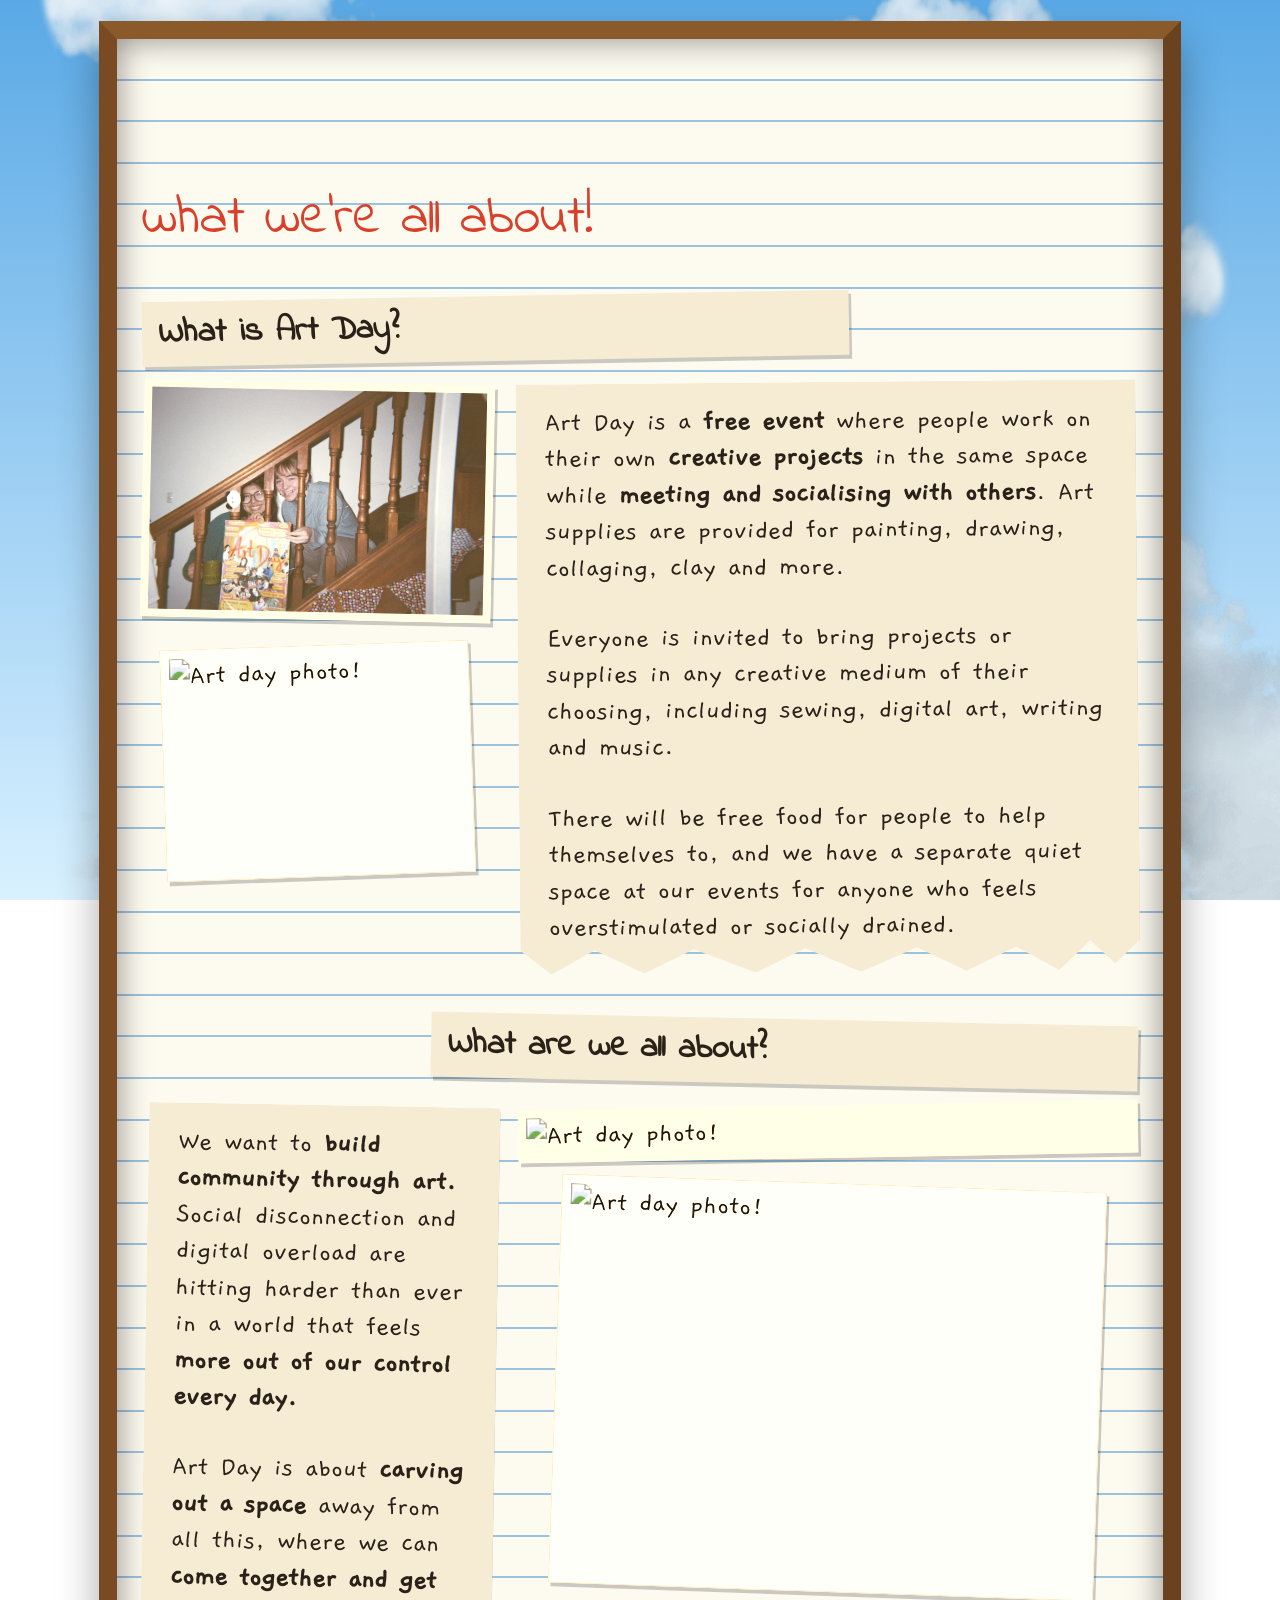
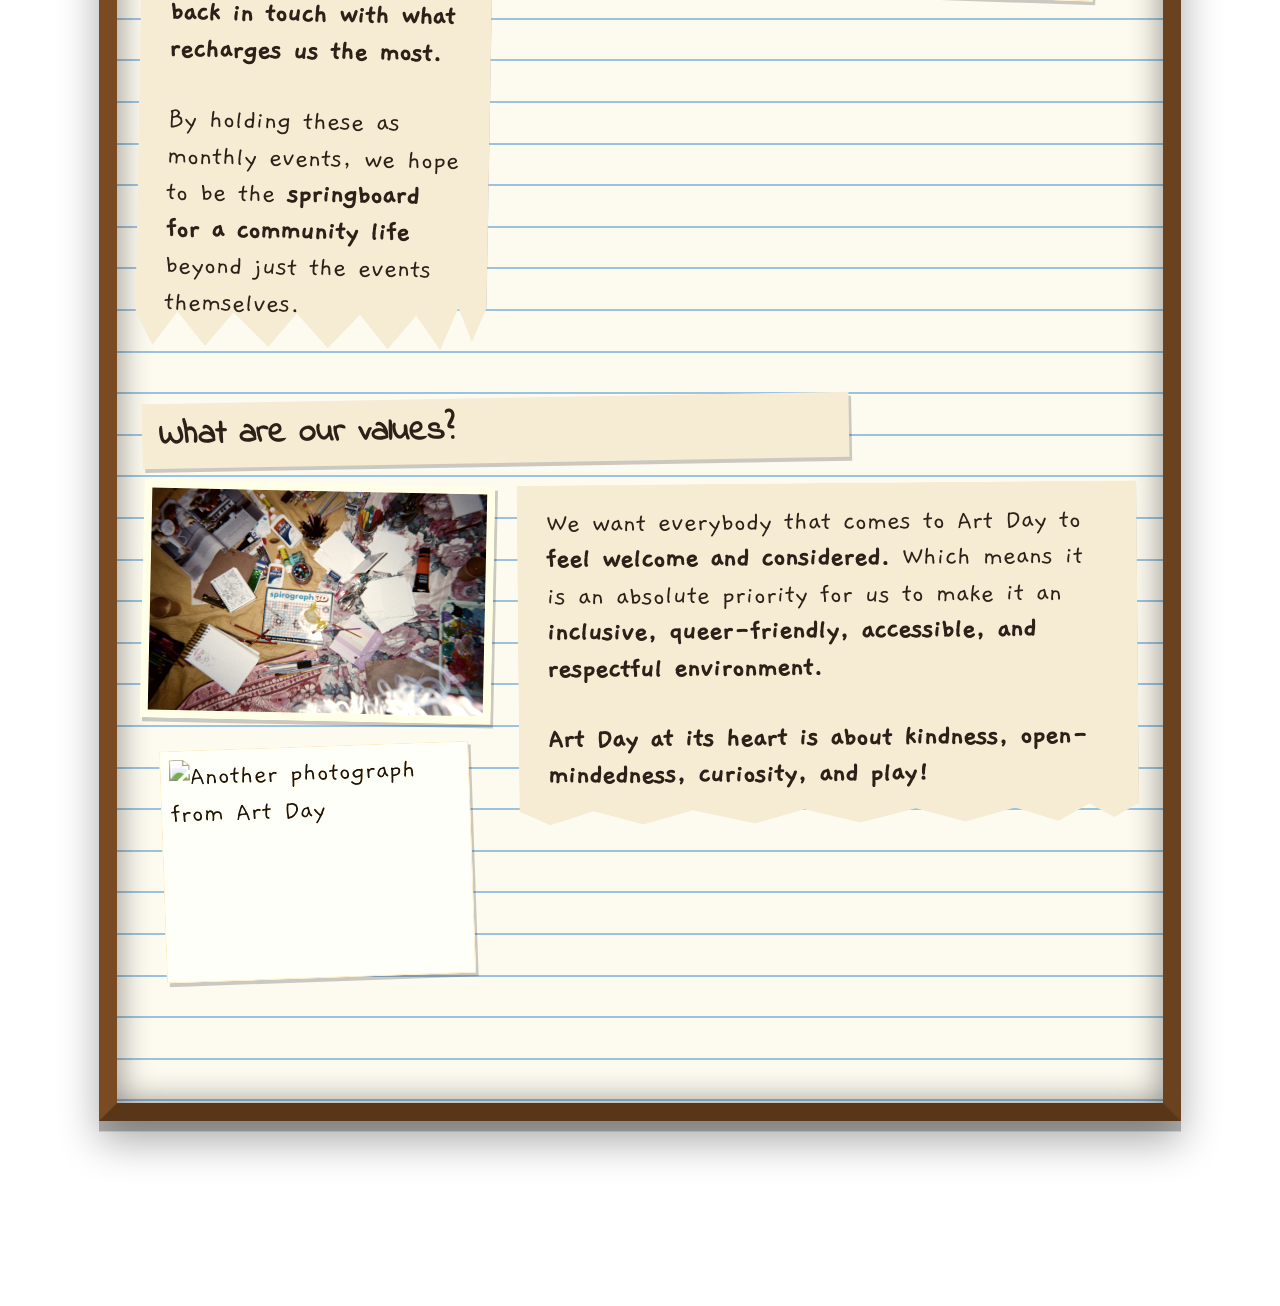
==== commit 8c79d5a8: "several structural changes & forms added" ====
--- a/ethos.html
+++ b/ethos.html
@@ -1,178 +1,170 @@
-
 <!doctype html>
 <html lang="en">
-<head>
-    <meta charset="utf-8">
-    <meta name="viewport" content="width=device-width, initial-scale=1">
+  <head>
+    <meta charset="utf-8" />
+    <meta name="viewport" content="width=device-width, initial-scale=1" />
 
     <meta
-        http-equiv="Content-Security-Policy"
-        content="default-src 'none'; img-src 'self'; font-src 'self'; media-src 'self'; style-src 'self'; script-src 'self'; connect-src 'self'; base-uri 'none'; form-action 'none'"
-    >
+      http-equiv="Content-Security-Policy"
+      content="default-src 'none'; img-src 'self'; font-src 'self'; media-src 'self'; style-src 'self'; script-src 'self'; connect-src 'self'; base-uri 'none'; form-action 'none'"
+    />
 
     <title>ethos · Art Day</title>
-    <link rel="stylesheet" href="style.css">
+    <link rel="stylesheet" href="style.css" />
     <script type="module" src="js/main.js"></script>
     <script src="oneko.js" defer></script>
-</head>
+  </head>
 
-<body data-p="ethos">
+  <body data-p="ethos">
     <main>
-        <noscript>
-            <p class="scrap">
-                The menu needs JavaScript.
-                <a href="index.html">Home</a>
+      <noscript>
+        <p class="scrap">
+          The menu needs JavaScript.
+          <a href="index.html">Home</a>
+        </p>
+      </noscript>
+
+      <div data-include="header"></div>
+
+      <h1>what we're all about!</h1>
+
+      <!-- SECTION 1: WHAT IS ART DAY? -->
+      <section class="scrapgroup left" aria-labelledby="what-is-art-day">
+        <h2 class="scrapheader" id="what-is-art-day">What is Art Day?</h2>
+
+        <div class="scrapbody">
+          <div class="scrapphotos">
+            <img
+              class="scrapimage"
+              src="img/photos/whoarewe4.jpg"
+              alt="Art day photo!"
+              loading="lazy"
+            />
+
+            <img
+              class="scrapextra"
+              src="img/photos/whoarewe1.jpg"
+              alt="Art day photo!"
+              loading="lazy"
+            />
+          </div>
+
+          <div class="scrap">
+            <p>
+              Art Day is a <strong>free event</strong> where people work on
+              their own <strong>creative projects</strong>
+              in the same space while
+              <strong>meeting and socialising with others</strong>. Art supplies
+              are provided for painting, drawing, collaging, clay and more.
             </p>
-        </noscript>
 
-        <div data-include="header"></div>
+            <p>
+              Everyone is invited to bring projects or supplies in any creative
+              medium of their choosing, including sewing, digital art, writing
+              and music.
+            </p>
 
-        <h1>what we're all about!</h1>
+            <p>
+              There will be free food for people to help themselves to, and we
+              have a separate quiet space at our events for anyone who feels
+              overstimulated or socially drained.
+            </p>
+          </div>
+        </div>
+      </section>
 
-        <!-- SECTION 1: WHAT IS ART DAY? -->
-        <section class="scrapgroup left" aria-labelledby="what-is-art-day">
-            <h2 class="scrapheader" id="what-is-art-day">
-                What is Art Day?
-            </h2>
+      <!-- SECTION 2: WHAT ARE WE ALL ABOUT? -->
+      <section class="scrapgroup right" aria-labelledby="what-we-are-about">
+        <h2 class="scrapheader" id="what-we-are-about">
+          What are we all about?
+        </h2>
 
-            <div class="scrapbody">
+        <div class="scrapbody">
+          <div class="scrapphotos">
+            <img
+              class="scrapimage"
+              src="img/photos/whoarewe3.jpg"
+              alt="Art day photo!"
+              loading="lazy"
+            />
 
-                <div class="scrapphotos">
-                    <img
-                        class="scrapimage"
-                        src="img/photos/whoarewe4.jpg"
-                        alt="Photograph from an Art Day gathering"
-                        loading="lazy"
-                    >
+            <img
+              class="scrapextra"
+              src="img/photos/whoarewe6.JPG"
+              alt="Art day photo!"
+              loading="lazy"
+            />
+          </div>
 
-                    <img
-                        class="scrapextra"
-                        src="img/photos/whoarewe1.jpg"
-                        alt="Another moment from an Art Day gathering"
-                        loading="lazy"
-                    >
-                </div>
+          <div class="scrap">
+            <p>
+              We want to <strong>build community through art.</strong>
+              Social disconnection and digital overload are hitting harder than
+              ever in a world that feels
+              <strong>more out of our control every day.</strong>
+            </p>
 
-                <div class="scrap">
-                    <p>
-                        Art Day is a <strong>free event</strong> where people
-                        work on their own <strong>creative projects</strong>
-                        in the same space while
-                        <strong>meeting and socialising with others</strong>.
-                        Art supplies are provided for painting, drawing,
-                        collaging, clay and more.
-                    </p>
+            <p>
+              Art Day is about <strong>carving out a space</strong>
+              away from all this, where we can
+              <strong
+                >come together and get back in touch with what recharges us the
+                most.</strong
+              >
+            </p>
 
-                    <p>
-                        Everyone is invited to bring projects or supplies
-                        in any creative medium of their choosing, including
-                        sewing, digital art, writing and music.
-                    </p>
+            <p>
+              By holding these as monthly events, we hope to be the
+              <strong>springboard for a community life</strong>
+              beyond just the events themselves.
+            </p>
+          </div>
+        </div>
+      </section>
 
-                    <p>
-                        There will be free food for people to help themselves
-                        to, and we have a separate quiet space at our events
-                        for anyone who feels overstimulated or socially drained.
-                    </p>
-                </div>
+      <!-- SECTION 3: WHAT ARE OUR VALUES? -->
+      <section class="scrapgroup left" aria-labelledby="our-values">
+        <h2 class="scrapheader" id="our-values">What are our values?</h2>
 
-            </div>
-        </section>
+        <div class="scrapbody">
+          <div class="scrapphotos">
+            <img
+              class="scrapimage"
+              src="img/photos/whoarewe5.jpg"
+              alt="Photograph representing the Art Day community"
+              loading="lazy"
+            />
 
-        <!-- SECTION 2: WHAT ARE WE ALL ABOUT? -->
-        <section class="scrapgroup right" aria-labelledby="what-we-are-about">
-            <h2 class="scrapheader" id="what-we-are-about">
-                What are we all about?
-            </h2>
+            <img
+              class="scrapextra"
+              src="img/photos/whoarewe2.jpg"
+              alt="Another photograph from Art Day"
+              loading="lazy"
+            />
+          </div>
 
-            <div class="scrapbody">
+          <div class="scrap">
+            <p>
+              We want everybody that comes to Art Day to
+              <strong>feel welcome and considered.</strong>
+              Which means it is an absolute priority for us to make it an
+              <strong
+                >inclusive, queer-friendly, accessible, and respectful
+                environment.</strong
+              >
+            </p>
 
-                <div class="scrapphotos">
-                    <img
-                        class="scrapimage"
-                        src="img/photos/whoarewe3.jpg"
-                        alt="Photograph from an Art Day community event"
-                        loading="lazy"
-                    >
-
-                    <img
-                        class="scrapextra"
-                        src="img/photos/whoarewe6.JPG"
-                        alt="Another moment from the Art Day community"
-                        loading="lazy"
-                    >
-                </div>
-
-                <div class="scrap">
-                    <p>
-                        We want to <strong>build community through art.</strong>
-                        Social disconnection and digital overload are hitting
-                        harder than ever in a world that feels
-                        <strong>more out of our control every day.</strong>
-                    </p>
-
-                    <p>
-                        Art Day is about <strong>carving out a space</strong>
-                        away from all this, where we can
-                        <strong>come together and get back in touch with what
-                        recharges us the most.</strong>
-                    </p>
-
-                    <p>
-                        By holding these as monthly events, we hope to be the
-                        <strong>springboard for a community life</strong>
-                        beyond just the events themselves.
-                    </p>
-                </div>
-
-            </div>
-        </section>
-
-        <!-- SECTION 3: WHAT ARE OUR VALUES? -->
-        <section class="scrapgroup left" aria-labelledby="our-values">
-            <h2 class="scrapheader" id="our-values">
-                What are our values?
-            </h2>
-
-            <div class="scrapbody">
-
-                <div class="scrapphotos">
-                    <img
-                        class="scrapimage"
-                        src="img/photos/whoarewe5.jpg"
-                        alt="Photograph representing the Art Day community"
-                        loading="lazy"
-                    >
-
-                    <img
-                        class="scrapextra"
-                        src="img/photos/whoarewe2.jpg"
-                        alt="Another photograph from Art Day"
-                        loading="lazy"
-                    >
-                </div>
-
-                <div class="scrap">
-                    <p>
-                        We want everybody that comes to Art Day to
-                        <strong>feel welcome and considered.</strong>
-                        Which means it is an absolute priority for us to make
-                        it an <strong>inclusive, queer-friendly, accessible,
-                        and respectful environment.</strong>
-                    </p>
-
-                    <p>
-                        <strong>
-                            Art Day at its heart is about kindness,
-                            open-mindedness, curiosity, and play!
-                        </strong>
-                    </p>
-                </div>
-
-            </div>
-        </section>
+            <p>
+              <strong>
+                Art Day at its heart is about kindness, open-mindedness,
+                curiosity, and play!
+              </strong>
+            </p>
+          </div>
+        </div>
+      </section>
     </main>
 
     <div data-include="footer"></div>
-</body>
+  </body>
 </html>
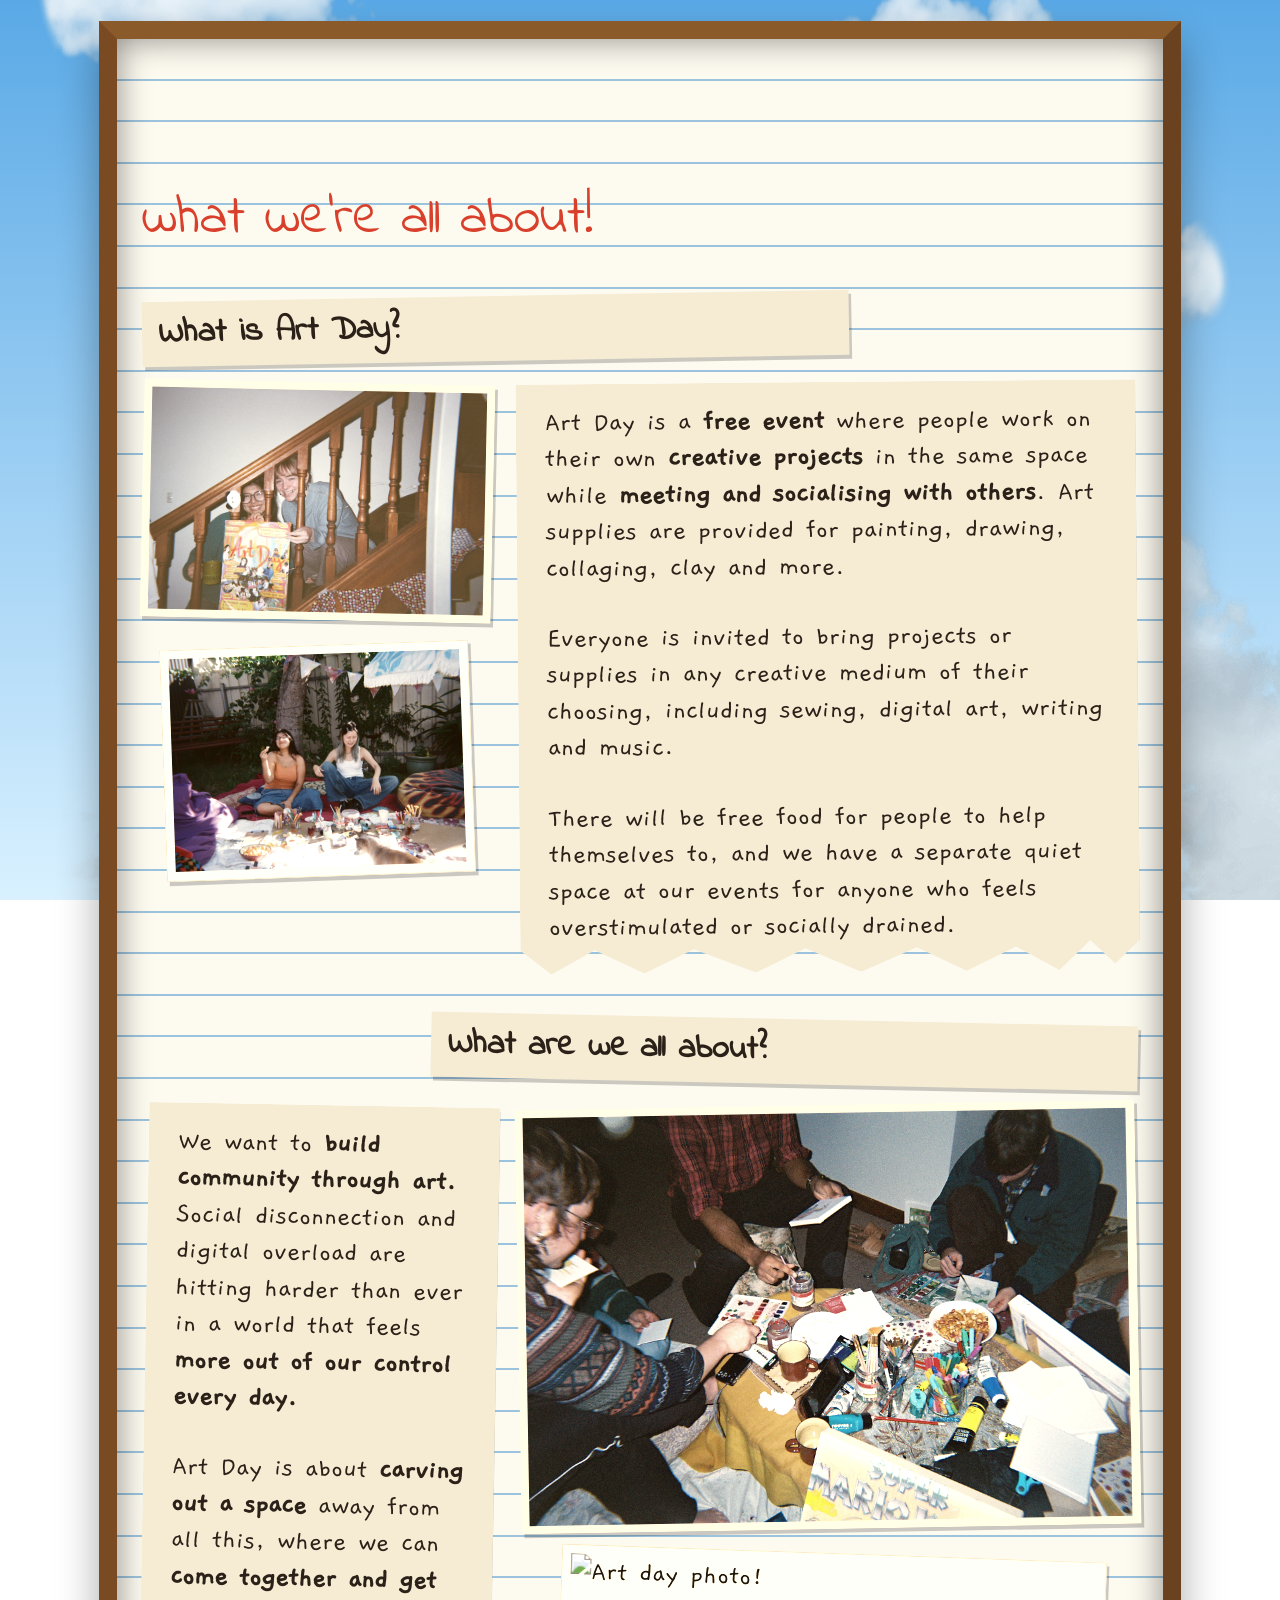
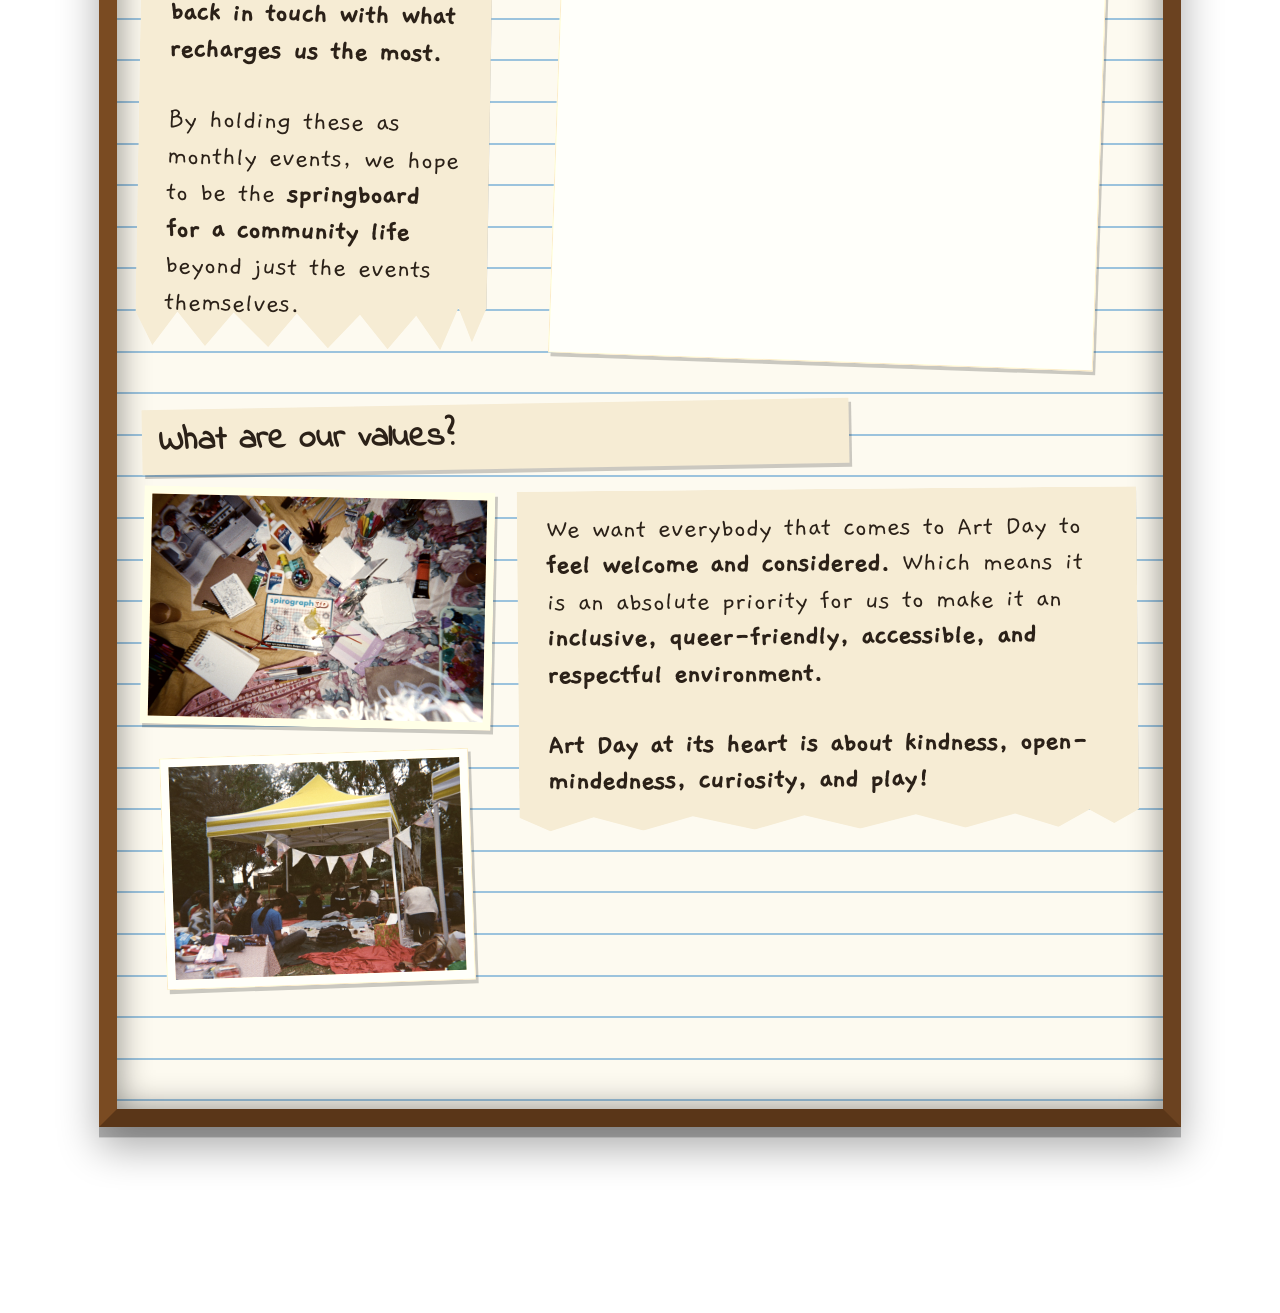
==== commit e54b8c4b: "updated paths" ====
--- a/ethos.html
+++ b/ethos.html
@@ -36,14 +36,14 @@
           <div class="scrapphotos">
             <img
               class="scrapimage"
-              src="img/photos/whoarewe4.jpg"
+              src="img/photos/ethos/whoarewe4.jpg"
               alt="Art day photo!"
               loading="lazy"
             />
 
             <img
               class="scrapextra"
-              src="img/photos/whoarewe1.jpg"
+              src="img/photos/ethos/whoarewe1.jpg"
               alt="Art day photo!"
               loading="lazy"
             />
@@ -83,14 +83,14 @@
           <div class="scrapphotos">
             <img
               class="scrapimage"
-              src="img/photos/whoarewe3.jpg"
+              src="img/photos/ethos/whoarewe3.jpg"
               alt="Art day photo!"
               loading="lazy"
             />
 
             <img
               class="scrapextra"
-              src="img/photos/whoarewe6.JPG"
+              src="img/photos/ethos/whoarewe6.JPG"
               alt="Art day photo!"
               loading="lazy"
             />
@@ -130,14 +130,14 @@
           <div class="scrapphotos">
             <img
               class="scrapimage"
-              src="img/photos/whoarewe5.jpg"
+              src="img/photos/ethos/whoarewe5.jpg"
               alt="Photograph representing the Art Day community"
               loading="lazy"
             />
 
             <img
               class="scrapextra"
-              src="img/photos/whoarewe2.jpg"
+              src="img/photos/ethos/whoarewe2.jpg"
               alt="Another photograph from Art Day"
               loading="lazy"
             />
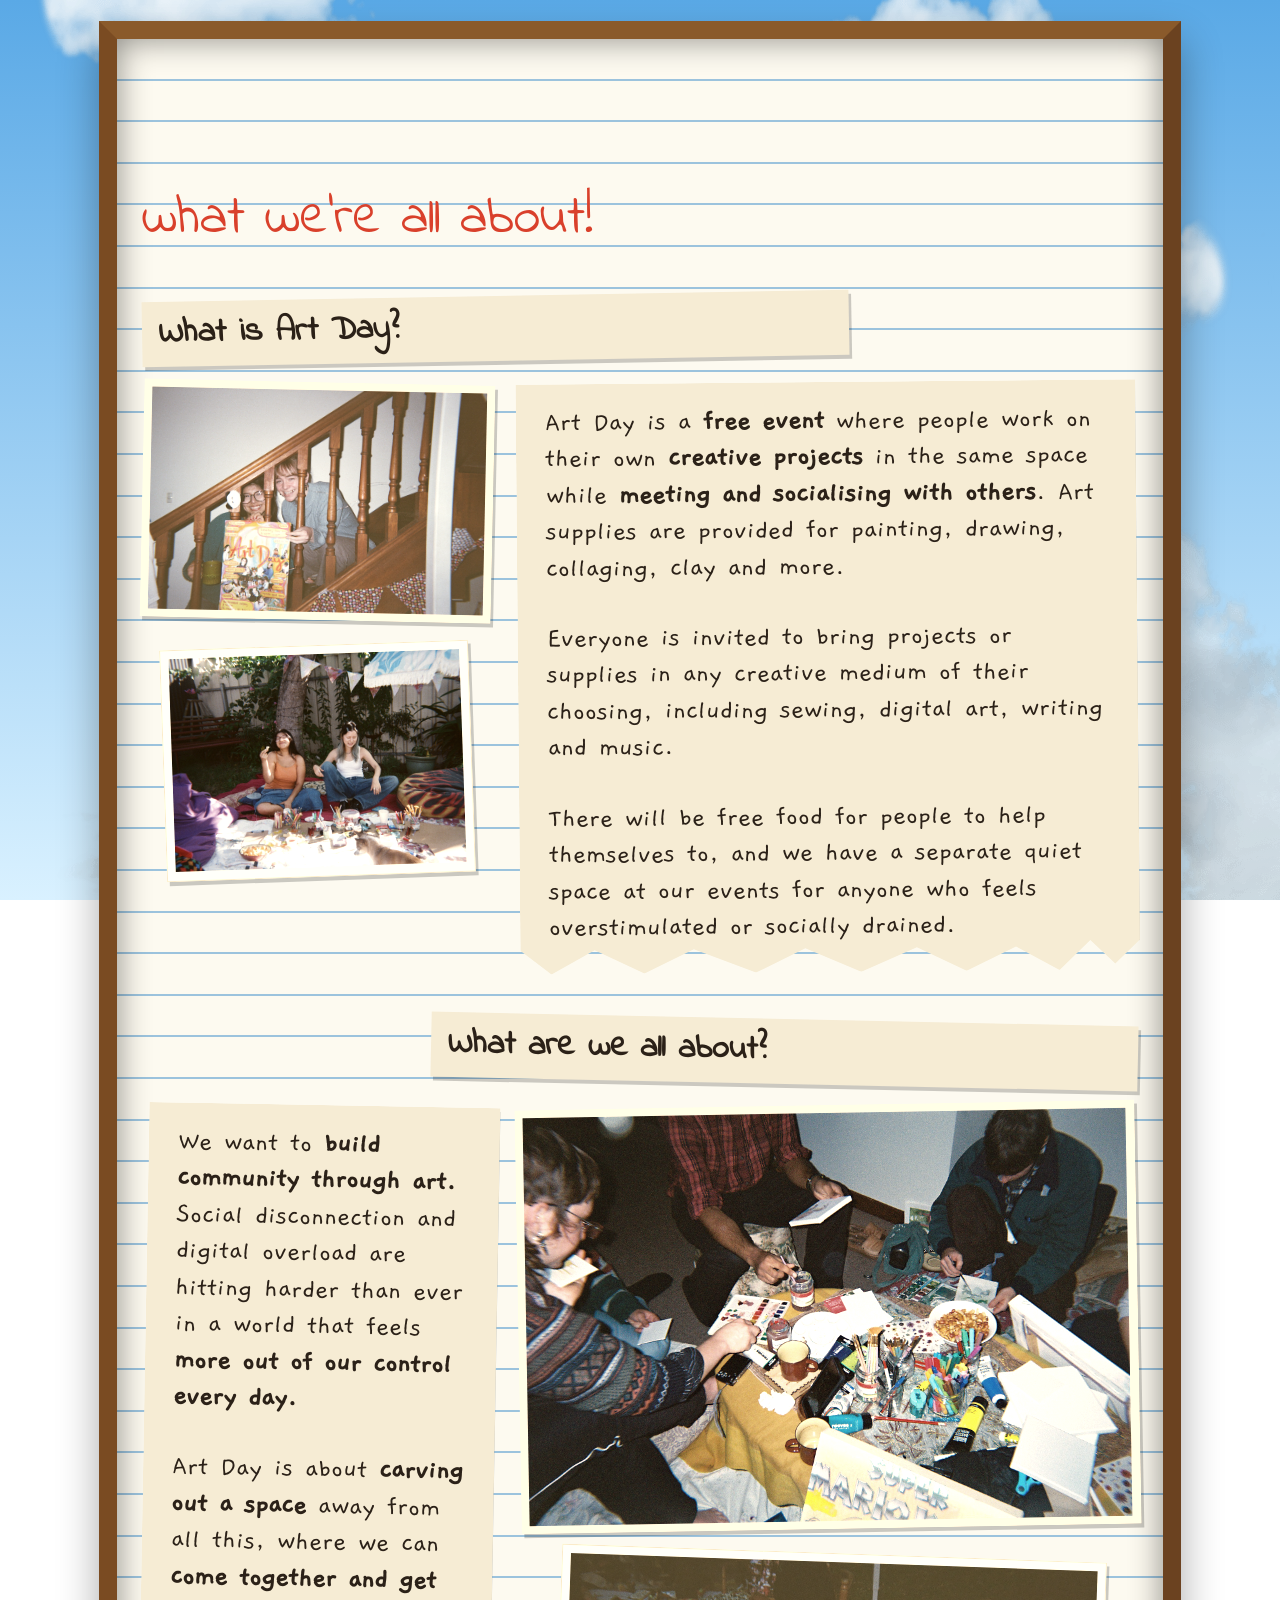
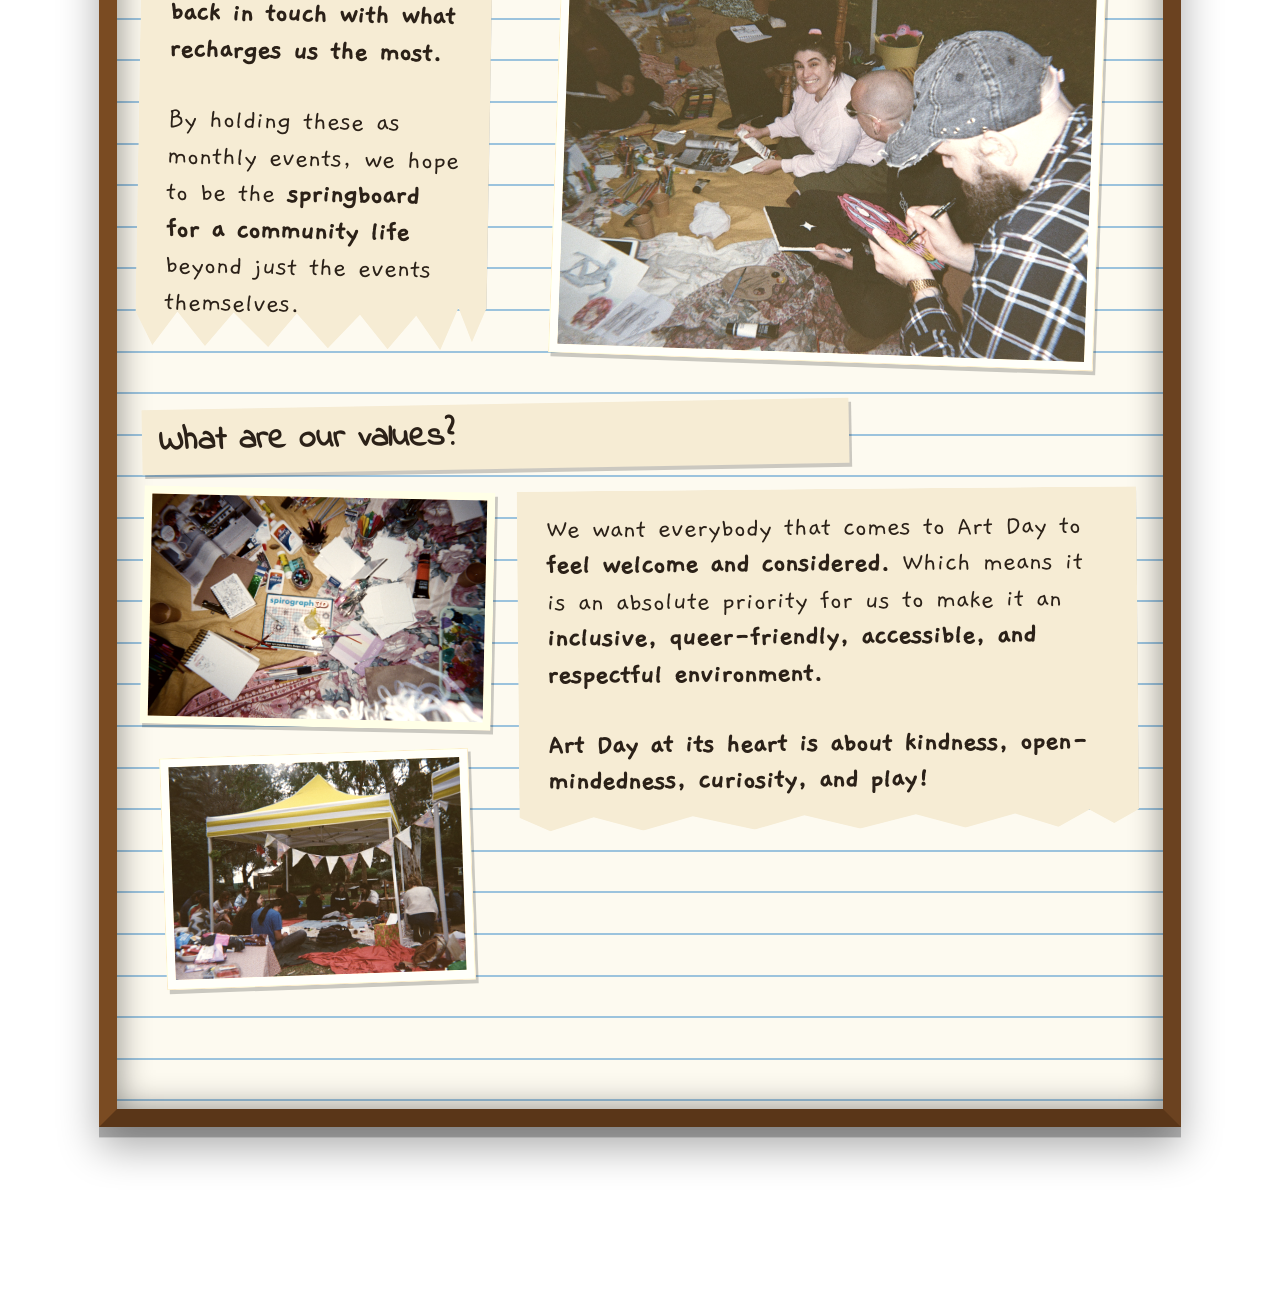
==== commit 747b60ba: "namechange" ====
--- a/ethos.html
+++ b/ethos.html
@@ -90,7 +90,7 @@
 
             <img
               class="scrapextra"
-              src="img/photos/ethos/whoarewe6.JPG"
+              src="img/photos/ethos/whoarewe6.jpg"
               alt="Art day photo!"
               loading="lazy"
             />
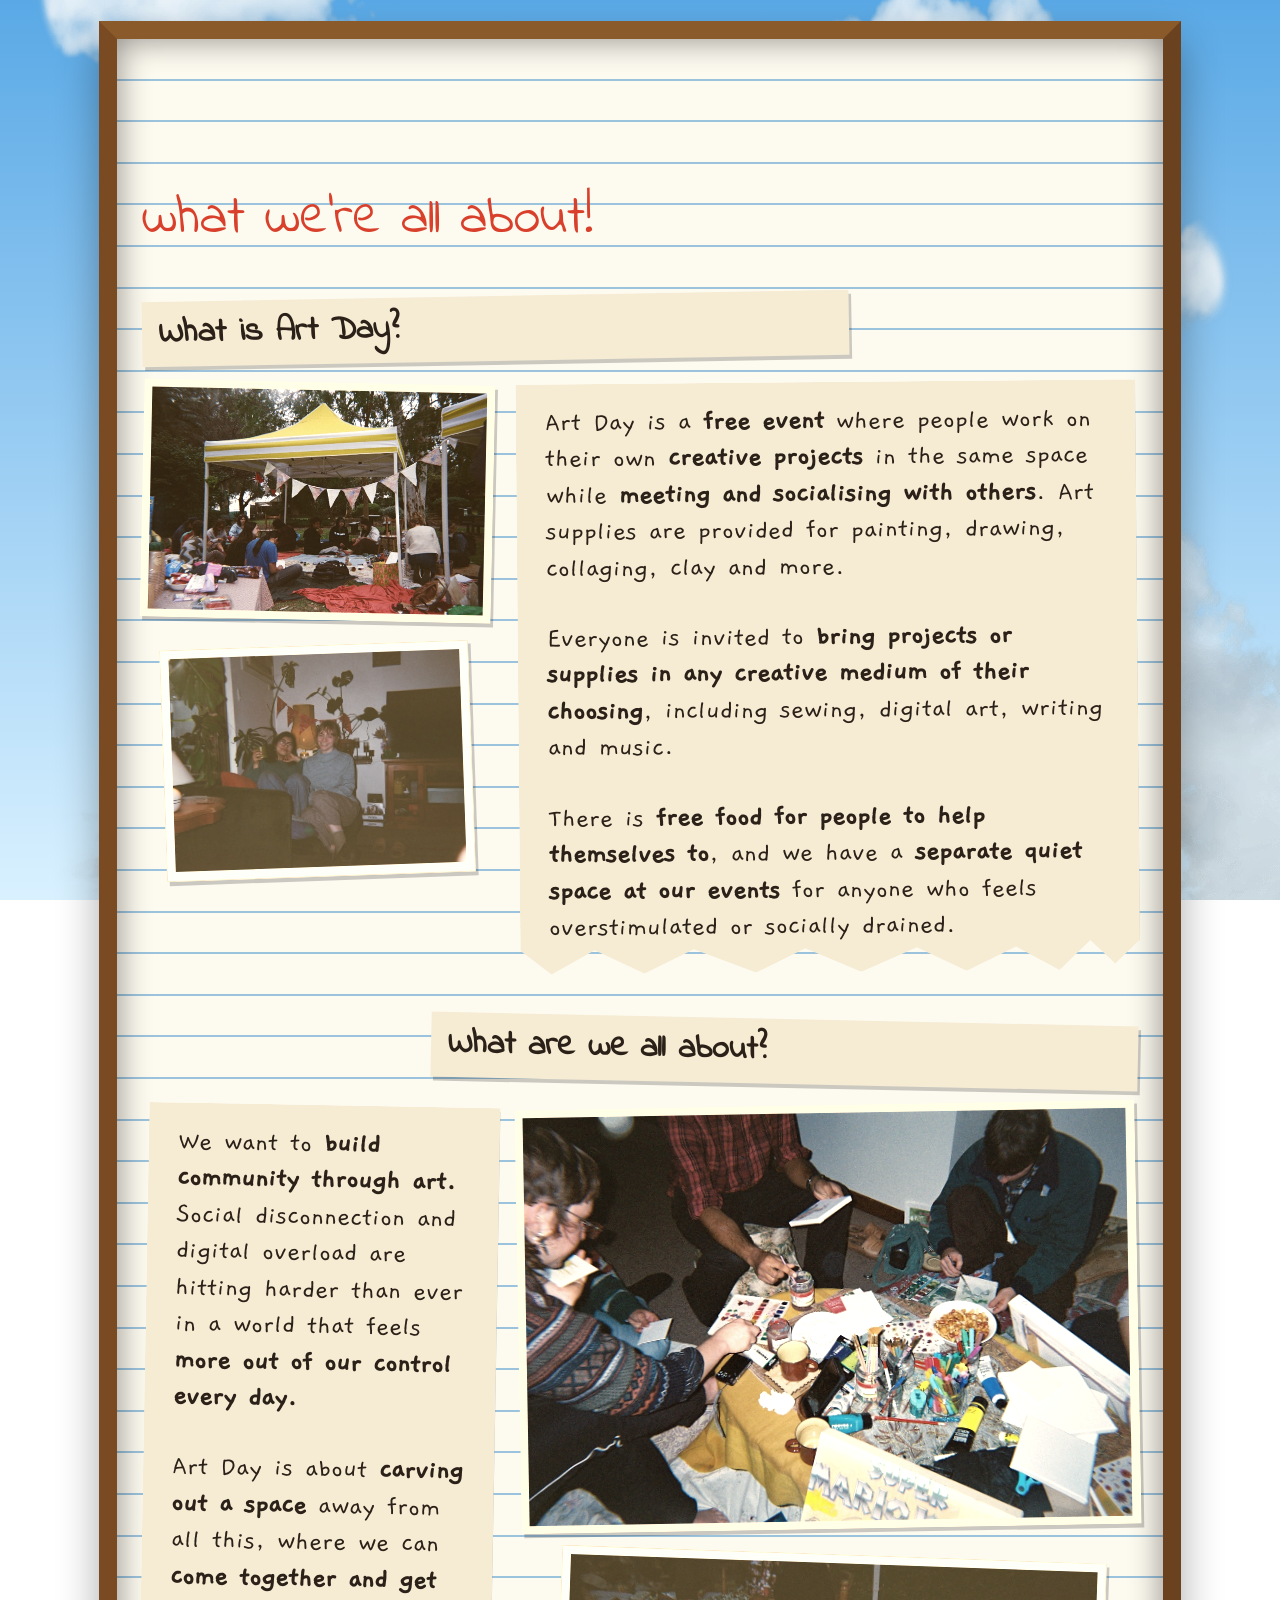
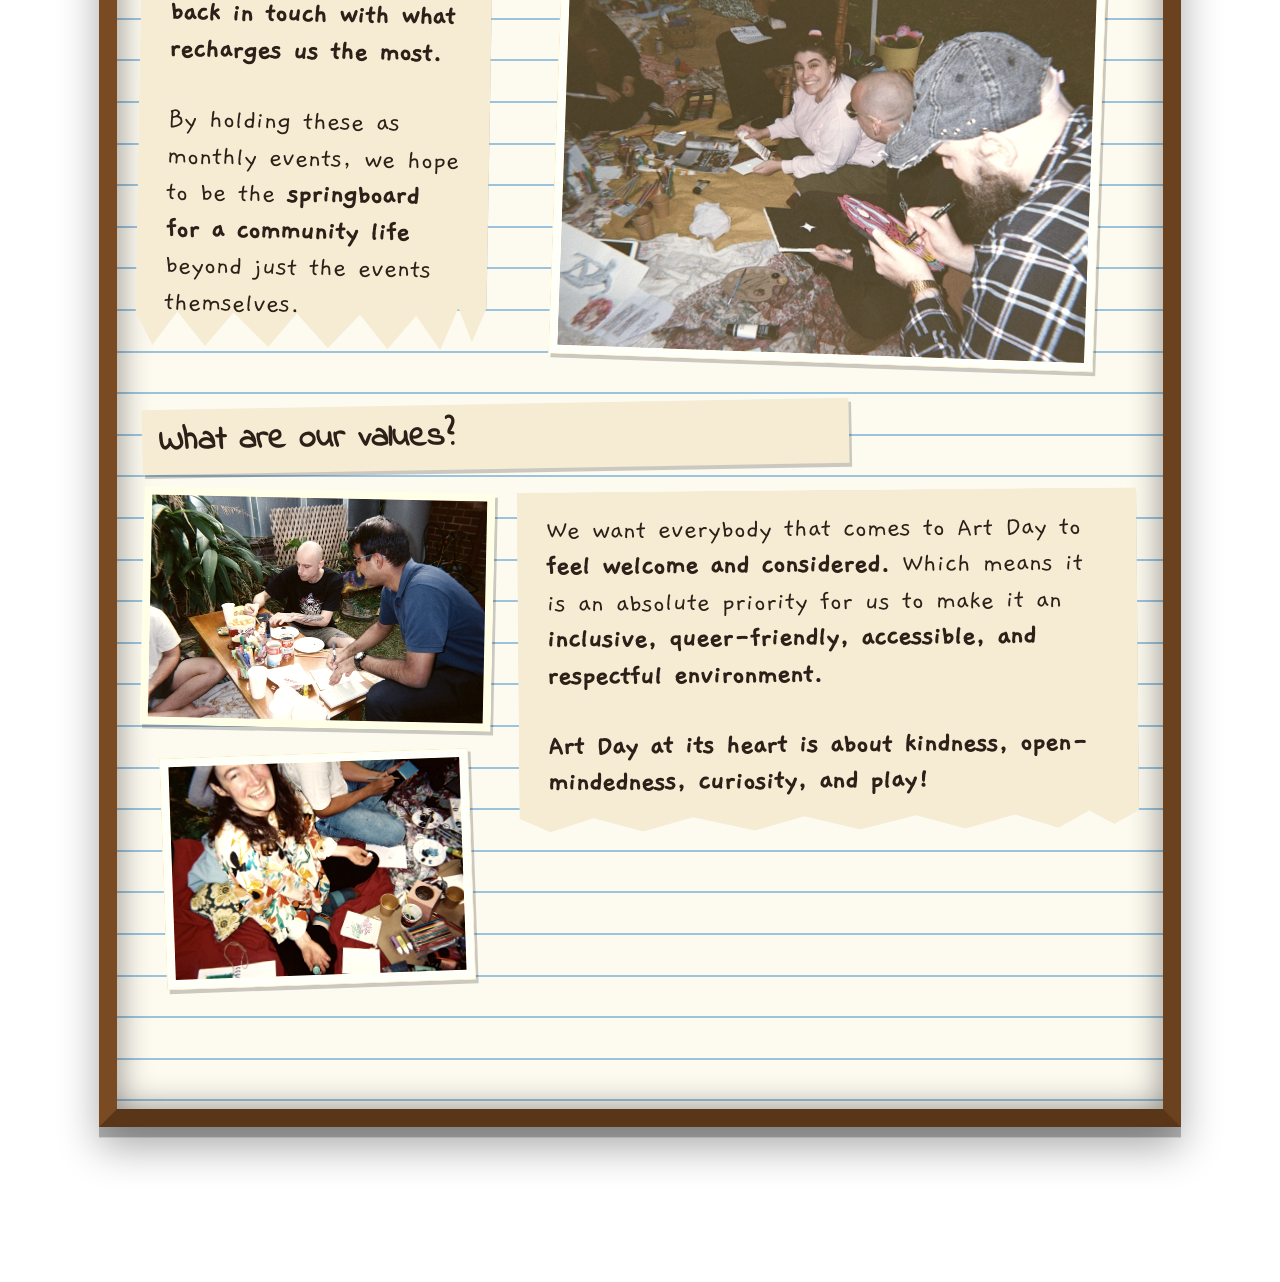
==== commit c3bec152: "icons added + changes from doc made" ====
--- a/ethos.html
+++ b/ethos.html
@@ -36,14 +36,14 @@
           <div class="scrapphotos">
             <img
               class="scrapimage"
-              src="img/photos/ethos/whoarewe4.jpg"
+              src="img/photos/ethos/whatisartday1.jpeg"
               alt="Art day photo!"
               loading="lazy"
             />
 
             <img
               class="scrapextra"
-              src="img/photos/ethos/whoarewe1.jpg"
+              src="img/photos/ethos/whatisartday2.jpeg"
               alt="Art day photo!"
               loading="lazy"
             />
@@ -59,15 +59,13 @@
             </p>
 
             <p>
-              Everyone is invited to bring projects or supplies in any creative
-              medium of their choosing, including sewing, digital art, writing
+              Everyone is invited to <strong>bring projects or supplies in any creative
+              medium of their choosing</strong>, including sewing, digital art, writing
               and music.
             </p>
 
             <p>
-              There will be free food for people to help themselves to, and we
-              have a separate quiet space at our events for anyone who feels
-              overstimulated or socially drained.
+              There is <strong>free food for people to help themselves to</strong>, and we have a <strong>separate quiet space at our events</strong> for anyone who feels overstimulated or socially drained.
             </p>
           </div>
         </div>
@@ -83,14 +81,14 @@
           <div class="scrapphotos">
             <img
               class="scrapimage"
-              src="img/photos/ethos/whoarewe3.jpg"
+              src="img/photos/ethos/whoarewe3.jpeg"
               alt="Art day photo!"
               loading="lazy"
             />
 
             <img
               class="scrapextra"
-              src="img/photos/ethos/whoarewe6.jpg"
+              src="img/photos/ethos/whoarewe6.jpeg"
               alt="Art day photo!"
               loading="lazy"
             />
@@ -130,14 +128,14 @@
           <div class="scrapphotos">
             <img
               class="scrapimage"
-              src="img/photos/ethos/whoarewe5.jpg"
+              src="img/photos/ethos/values1.jpeg"
               alt="Photograph representing the Art Day community"
               loading="lazy"
             />
 
             <img
               class="scrapextra"
-              src="img/photos/ethos/whoarewe2.jpg"
+              src="img/photos/ethos/values2.jpeg"
               alt="Another photograph from Art Day"
               loading="lazy"
             />
--- a/style.css
+++ b/style.css
@@ -15,45 +15,39 @@
     --blue: #2e6f9e;
     --yellow: #f2c14e;
     --paper: #f6ecd4;
-    --bg: #b98b57
+    --bg: #b98b57;
 }
 
 * {
-    box-sizing: border-box
+    box-sizing: border-box;
 }
 
 body {
     margin: 0;
     min-height: 100vh;
-    color: var(--ink)
+    color: var(--ink);
 }
 
 /* background */
 html {
-    background: linear-gradient(#5aa9e6, #d9f1ff) fixed
+    background: linear-gradient(#5aa9e6, #d9f1ff) fixed;
 }
 
 /* the whole site is a framed cork board hung in front of a drifting sky */
 main {
     width: min(60rem, calc(100% - 1.6rem));
-    margin: 1rem auto 2rem;
+    margin: 1rem auto 0.5rem;
     padding: 1rem 1.2rem 4rem;
-
     border: 14px solid;
     border-color: #8a5a2b #6b4220 #5a3618 #7a4b22;
-
     background-color: var(--bg);
-    background-image:
-    url("img/background/pinup-board.jpg");
+    background-image: url("img/background/pinup-board.jpg");
     background-repeat: repeat;
     background-position: top left;
     background-size: 500px auto;
-
-    box-shadow:
-        inset 0 0 25px #0007,
-        0 8px 0 #0004,
-        0 16px 30px #0005;
-}
+    box-shadow: inset 0 0 25px #0007, 0 8px 0 #0004, 0 16px 30px #0005;
+}
+
 /* Real clouds drifting across the sky */
 body::before {
     content: "";
@@ -61,28 +55,26 @@
     inset: 0;
     z-index: -1;
     pointer-events: none;
-
     background-image: url("img/background/clouds.png");
     background-repeat: repeat-x;
     background-position: 0 center;
     background-size: auto;
-
     animation: sky 40s linear infinite;
 }
 
 h1 {
     font-size: 2.6rem;
     transform: rotate(-1.5deg);
-    margin: .5rem 0 1rem
+    margin: 0.5rem 0 1rem;
 }
 
 a {
-    color: var(--blue)
+    color: var(--blue);
 }
 
 :focus-visible {
     outline: 3px dashed var(--red);
-    outline-offset: 3px
+    outline-offset: 3px;
 }
 
 /* pinned nav stickers, each a different material */
@@ -90,82 +82,82 @@
     display: flex;
     flex-wrap: wrap;
     justify-content: space-around;
-    gap: .5rem;
-    padding: .8rem;
+    gap: 0.1rem;
+    padding: 0.2rem;
     position: sticky;
     top: 0;
     z-index: 999;
     background: #0002;
-    backdrop-filter: blur(3px)
+    backdrop-filter: blur(3px);
 }
 
 .pinnav a {
     display: grid;
     justify-items: center;
-    padding: .3rem .8rem;
+    padding: 0.3rem 0.8rem;
     text-decoration: none;
     color: var(--ink);
     background: var(--paper);
     box-shadow: 2px 3px 0 #0004;
-    transition: transform .15s
+    transition: transform 0.15s;
 }
 
 .pinnav a:hover,
 .pinnav a[aria-current] {
-    transform: rotate(0) scale(1.12) !important
+    transform: rotate(0) scale(1.12) !important;
 }
 
 .pinnav b {
-    font-size: 1.8rem
+    font-size: 1.8rem;
 }
 
 .pinnav span {
-    font-size: .85rem
+    font-size: 0.85rem;
 }
 
 .pinnav a:nth-child(1) {
     transform: rotate(-3deg);
-    background: repeating-linear-gradient(45deg, var(--yellow) 0 8px, #fff8 8px 16px)
+    background: repeating-linear-gradient(45deg, var(--yellow) 0 8px, #fff8 8px 16px);
 }
 
 .pinnav a:nth-child(2) {
     transform: rotate(2deg);
     border: 3px double var(--red);
-    border-radius: 50%
+    border-radius: 50%;
 }
 
 .pinnav a:nth-child(3) {
     transform: rotate(-2deg);
     background: #fff;
-    padding-bottom: 1rem
+    padding-bottom: 1rem;
 }
 
 .pinnav a:nth-child(4) {
     transform: rotate(3deg);
     clip-path: polygon(0 0, 100% 0, 100% 40%, 94% 50%, 100% 60%, 100% 100%, 0 100%, 6% 50%, 0 40%);
-    padding: .5rem 1.4rem;
+    padding: 0.5rem 1.4rem;
     background: var(--blue);
-    color: #fff
+    color: #fff;
 }
 
 .pinnav a:nth-child(5) {
     transform: rotate(-2deg);
-    clip-path: polygon(2% 0, 100% 6%, 96% 100%, 0 94%)
+    clip-path: polygon(2% 0, 100% 6%, 96% 100%, 0 94%);
 }
 
 .hero {
     display: flex;
     flex-wrap: wrap;
     gap: 1.5rem;
-    align-items: flex-start
+    align-items: flex-start;
 }
 
 .hero img {
     width: min(20rem, 100%);
     background: #fff;
-    padding: .6rem;
+    padding: 0.6rem;
     box-shadow: 4px 6px 0 #0005;
-    transform: rotate(-2deg)
+    transform: rotate(-2deg);
 }
 
 #info {
@@ -174,43 +166,43 @@
     background: var(--paper);
     padding: 1rem;
     transform: rotate(1deg);
-    box-shadow: 3px 4px 0 #0004
+    box-shadow: 3px 4px 0 #0004;
 }
 
 .board {
     display: grid;
     grid-template-columns: repeat(auto-fill, minmax(14rem, 1fr));
     gap: 1.5rem;
-    align-items: start
+    align-items: start;
 }
 
 .pin {
     position: relative;
     background: var(--yellow);
     padding: 1.2rem 1rem 1rem;
-    box-shadow: 3px 4px 0 #0004
+    box-shadow: 3px 4px 0 #0004;
 }
 
 .pin:nth-child(even) {
     transform: rotate(1.8deg);
-    background: #fbd6e0
+    background: #fbd6e0;
 }
 
 .pin:nth-child(3n) {
     transform: rotate(-2deg);
-    background: #cfe8d5
+    background: #cfe8d5;
 }
 
 .pin::before {
     content: "";
     position: absolute;
-    top: -.5rem;
+    top: -0.5rem;
     left: 50%;
     width: 1.1rem;
     height: 1.1rem;
     border-radius: 50%;
     background: var(--red);
-    box-shadow: 2px 3px 0 #0005
+    box-shadow: 2px 3px 0 #0005;
 }
 
 .pin {
@@ -221,33 +213,29 @@
     color: var(--ink);
     border: 0;
     cursor: pointer;
-    transition: transform .15s
+    transition: transform 0.15s;
 }
 
 .pin:hover,
 .pin:focus-visible {
     transform: rotate(0) scale(1.05);
-    z-index: 2
+    z-index: 2;
 }
 
 .pin span,
 .pin small {
-    display: block
+    display: block;
 }
 
 .pin .t {
-    font: 1.3rem var(--f-head)
+    font: 1.3rem var(--f-head);
 }
 
 .pin small {
-    opacity: .7
-}
-
-
-
+    opacity: 0.7;
+}
 
 /* ---- scrapbook sections ---- */
-
 .scrapgroup {
     width: 100%;
     max-width: 48rem;
@@ -258,7 +246,7 @@
 .scrapheader {
     width: min(100%, 34rem);
     margin: 0 0 1rem;
-    padding: .5rem .8rem;
+    padding: 0.5rem 0.8rem;
     background: var(--paper);
     box-shadow: 2px 3px 0 #0003;
     font-weight: bold;
@@ -268,7 +256,7 @@
 /* Two-column layout: photo stack + description */
 .scrapbody {
     display: grid;
-    grid-template-columns: minmax(0, .85fr) minmax(0, 1.5fr);
+    grid-template-columns: minmax(0, 0.85fr) minmax(0, 1.5fr);
     gap: 1.2rem;
     align-items: start;
 }
@@ -291,7 +279,7 @@
     height: auto;
     object-fit: cover;
     background: var(--paper);
-    padding: .4rem;
+    padding: 0.4rem;
     box-shadow: 2px 3px 0 #0003;
 }
 
@@ -304,7 +292,7 @@
     aspect-ratio: 4 / 3;
     object-fit: cover;
     align-self: center;
-    padding: .4rem;
+    padding: 0.4rem;
     background: #fff9e9;
     border: 1px solid #ded2b8;
     box-shadow: 2px 3px 0 #0003;
@@ -356,7 +344,7 @@
 }
 
 .scrapgroup.left .scrap {
-    transform: rotate(-.5deg);
+    transform: rotate(-0.5deg);
 }
 
 /* RIGHT: text on the left, photo stack on the right */
@@ -382,6 +370,7 @@
 
 /* Medium screens: preserve two columns if they fit */
 @media (max-width: 760px) {
+
     .scrapgroup,
     .scrapgroup.right {
         width: 100%;
@@ -390,8 +379,8 @@
     }
 
     .scrapbody {
-        grid-template-columns: minmax(0, .8fr) minmax(0, 1.2fr);
-        gap: .8rem;
+        grid-template-columns: minmax(0, 0.8fr) minmax(0, 1.2fr);
+        gap: 0.8rem;
     }
 
     .scrap,
@@ -400,7 +389,7 @@
     }
 
     .scrapphotos {
-        gap: .9rem;
+        gap: 0.9rem;
     }
 
     .scrapextra {
@@ -410,6 +399,7 @@
 
 /* Phones: photo stack first, description underneath */
 @media (max-width: 600px) {
+
     .scrapheader,
     .scrapgroup.right .scrapheader {
         width: 90%;
@@ -433,7 +423,7 @@
         flex-wrap: wrap;
         align-items: flex-start;
         justify-content: center;
-        gap: .8rem;
+        gap: 0.8rem;
     }
 
     .scrapimage,
@@ -446,7 +436,7 @@
     .scrapgroup.right .scrapextra {
         width: min(48%, 12rem);
         max-width: 100%;
-        margin-top: .5rem;
+        margin-top: 0.5rem;
     }
 
     .scrap,
@@ -458,96 +448,92 @@
     }
 }
 
-
-
-
 button {
     font: inherit;
     background: var(--ink);
     color: var(--paper);
     border: 0;
-    padding: .4rem 1rem;
-    cursor: pointer
+    padding: 0.4rem 1rem;
+    cursor: pointer;
 }
 
 /* per-page vibes: only variables + background change */
-[data-p=ethos] main {
+[data-p="ethos"] main {
     --bg: repeating-linear-gradient(#fdfaf0 0 1.9rem, #9cc3dd 1.9rem 2rem);
-    background: var(--bg) #fdfaf0
-}
-
-[data-p=ethos] h1 {
-    color: var(--red)
-}
-
-[data-p=archive] main {
-    color: #eee
-}
-
-[data-p=archive] .pinnav {
+    background: var(--bg) #fdfaf0;
+}
+
+[data-p="ethos"] h1 {
+    color: var(--red);
+}
+
+[data-p="archive"] main {
+    color: #eee;
+}
+
+[data-p="archive"] .pinnav {
     background: #fff2;
 }
 
 .grid {
     display: grid;
     grid-template-columns: repeat(auto-fill, minmax(13rem, 1fr));
-    gap: 1.2rem
+    gap: 1.2rem;
 }
 
 figure {
     margin: 0;
     background: #fff;
     color: var(--ink);
-    padding: .6rem .6rem 1rem;
+    padding: 0.6rem 0.6rem 1rem;
     min-height: 10rem;
-    box-shadow: 0 0 0 1px #fff4
+    box-shadow: 0 0 0 1px #fff4;
 }
 
 figure:nth-child(odd) {
-    transform: rotate(-1.5deg)
+    transform: rotate(-1.5deg);
 }
 
 figure:nth-child(even) {
-    transform: rotate(1.5deg)
+    transform: rotate(1.5deg);
 }
 
 figure img {
     width: 100%;
     display: block;
-    margin-bottom: .4rem
-}
-
+    margin-bottom: 0.4rem;
+}
 
 #wall {
     display: flex;
     gap: 1.5rem;
     overflow-x: auto;
-    padding: 1.5rem .5rem
+    padding: 1.5rem 0.5rem;
 }
 
 .card {
     flex: 0 0 14rem;
     background: #fff;
-    border: .6rem solid var(--ink);
-    padding: .8rem;
-    min-height: 12rem
+    border: 0.6rem solid var(--ink);
+    padding: 0.8rem;
+    min-height: 12rem;
 }
 
 .card:nth-child(3n) {
-    border-color: var(--red)
-}
-
-.card:nth-child(3n+1) {
-    border-color: var(--blue)
+    border-color: var(--red);
+}
+
+.card:nth-child(3n + 1) {
+    border-color: var(--blue);
 }
 
 .card img {
-    width: 100%
-}
-
-@media(prefers-reduced-motion:reduce) {
+    width: 100%;
+}
+
+@media (prefers-reduced-motion: reduce) {
     * {
-        transition: none !important
+        transition: none !important;
     }
 }
 
@@ -555,36 +541,36 @@
 @font-face {
     font-family: Gaegu;
     src: url(fonts/gaegu.woff2) format("woff2");
-    font-display: swap
+    font-display: swap;
 }
 
 @font-face {
     font-family: "Indie Flower";
     src: url(fonts/indie-flower.woff2) format("woff2");
-    font-display: swap
+    font-display: swap;
 }
 
 @font-face {
     font-family: "Pixelated MS Sans Serif";
     src: url(fonts/ms-sans-serif.woff2) format("woff2");
-    font-display: swap
+    font-display: swap;
 }
 
 @font-face {
     font-family: "Pixelated MS Sans Serif";
     font-weight: 700;
     src: url(fonts/ms-sans-serif-bold.woff2) format("woff2");
-    font-display: swap
+    font-display: swap;
 }
 
 @font-face {
     font-family: Typed;
     src: url(fonts/special-elite.woff2) format("woff2");
-    font-display: swap
+    font-display: swap;
 }
 
 body {
-    font: 1.35rem/1.3 var(--f-hand)
+    font: 1.35rem/1.3 var(--f-hand);
 }
 
 h1,
@@ -593,18 +579,18 @@
 summary,
 .pinnav span {
     font-family: var(--f-head);
-    font-weight: 400
+    font-weight: 400;
 }
 
 figcaption,
 small,
 footer {
     font-family: var(--f-type);
-    font-size: .9rem
+    font-size: 0.9rem;
 }
 
 main {
-    position: relative
+    position: relative;
 }
 
 body::after {
@@ -613,69 +599,69 @@
     inset: 0;
     background: url(img/grain.svg);
     mix-blend-mode: multiply;
-    opacity: .5;
+    opacity: 0.5;
     pointer-events: none;
-    z-index: 50
-}
-
-[data-p=archive]::after,
-[data-p=contact]::after {
-    display: none
+    z-index: 50;
+}
+
+[data-p="archive"]::after,
+[data-p="contact"]::after {
+    display: none;
 }
 
 img {
-    filter: sepia(.25) contrast(1.15) saturate(.85)
+    filter: sepia(0.25) contrast(1.15) saturate(0.85);
 }
 
 h1 span {
     display: inline-block;
-    padding: 0 .12em;
-    margin: 0 .02em;
-    box-shadow: 1px 2px 0 #0004
-}
-
-h1 span:nth-child(4n+1) {
+    padding: 0 0.12em;
+    margin: 0 0.02em;
+    box-shadow: 1px 2px 0 #0004;
+}
+
+h1 span:nth-child(4n + 1) {
     background: #ffaf71;
     font-family: var(--f-type);
-    transform: rotate(-3deg)
-}
-
-h1 span:nth-child(4n+2) {
+    transform: rotate(-3deg);
+}
+
+h1 span:nth-child(4n + 2) {
     background: var(--ink);
     color: var(--paper);
-    transform: rotate(2deg)
-}
-
-h1 span:nth-child(4n+3) {
+    transform: rotate(2deg);
+}
+
+h1 span:nth-child(4n + 3) {
     background: var(--yellow);
     font-family: var(--f-hand);
     font-size: 1.2em;
-    transform: rotate(-1deg)
+    transform: rotate(-1deg);
 }
 
 h1 span:nth-child(4n) {
     background: var(--red);
     color: #dec400;
-    transform: rotate(3deg)
+    transform: rotate(3deg);
 }
 
 h1 {
-    transform: none
+    transform: none;
 }
 
 .torn,
 .scrap,
 #info {
     clip-path: polygon(0 0, 100% 0, 100% 94%, 96% 98%, 92% 94%, 87% 99%, 80% 95%, 72% 99%, 64% 95%, 55% 99%, 46% 95%, 38% 99%, 28% 95%, 20% 99%, 12% 95%, 5% 99%, 0 95%);
-    padding-bottom: 1.6rem
+    padding-bottom: 1.6rem;
 }
 
 .pin {
-    padding-top: 1.4rem
+    padding-top: 1.4rem;
 }
 
 .pin::before {
-    transform: translateX(-50%)
+    transform: translateX(-50%);
 }
 
 .pin.showcase::before {
@@ -684,10 +670,10 @@
     height: 1.2rem;
     border-radius: 0;
     transform: translateX(-50%) rotate(-4deg);
-    box-shadow: none
-}
-
-[data-p=index] main::after {
+    box-shadow: none;
+}
+
+[data-p="index"] main::after {
     content: "";
     position: absolute;
     right: 1rem;
@@ -695,32 +681,32 @@
     width: 7rem;
     height: 7rem;
     border-radius: 50%;
-    border: .5rem solid #6b3a1a33;
-    pointer-events: none
-}
-
-[data-p=index] .pin:first-child .t::after {
+    border: 0.5rem solid #6b3a1a33;
+    pointer-events: none;
+}
+
+[data-p="index"] .pin:first-child .t::after {
     content: " NEW!";
     color: var(--red);
-    animation: bl 1s steps(2) infinite
+    animation: bl 1s steps(2) infinite;
 }
 
 @keyframes bl {
     50% {
-        opacity: 0
+        opacity: 0;
     }
 }
 
 @keyframes sky {
     to {
-        background-position: 900px 0
+        background-position: 900px 0;
     }
 }
 
 footer {
     max-width: 60rem;
     margin: 0 auto;
-    padding: 1rem 1rem 3rem
+    padding: 1rem 1rem 3rem;
 }
 
 .mq {
@@ -728,60 +714,91 @@
     white-space: nowrap;
     background: var(--ink);
     color: var(--yellow);
-    margin-bottom: .6rem
+    margin-bottom: 0.6rem;
+    padding: 5px;
 }
 
 .mq span {
     display: inline-block;
     padding-left: 100%;
-    animation: mq 25s linear infinite
+    animation: mq 25s linear infinite;
 }
 
 @keyframes mq {
     to {
-        transform: translateX(-100%)
+        transform: translateX(-100%);
     }
 }
 
 .cnt {
     background: #000;
     color: #0f0;
-    padding: 0 .4rem;
-    letter-spacing: .2em
+    padding: 0 0.4rem;
+    letter-spacing: 0.2em;
+}
+
+/* Footer badges */
+.badges {
+    display: flex;
+    flex-wrap: wrap;
+    justify-content: center;
+    align-items: center;
+    gap: 0.5rem;
+    width: 100%;
+    margin: 1rem auto;
 }
 
 .badges span {
-    display: inline-grid;
-    place-items: center;
+    display: inline-flex;
+    flex: 0 1 88px;
+    align-items: center;
+    justify-content: center;
     width: 88px;
     height: 31px;
-    margin: 3px;
+    margin: 0;
+    padding: 2px;
+    overflow: hidden;
     border: 2px outset #fff;
     background: #c0c0c0;
     font: 10px var(--f-ui);
     text-align: center;
-    color: #000
+    color: #000;
+}
+
+/* Standalone blinkies — no badge box */
+.badges img.blinkie {
+    display: block;
+    flex: 0 0 auto;
+    width: auto;
+    height: 31px;
+    max-width: 100%;
+    object-fit: contain;
+    margin: 0;
+    padding: 0;
+    border: 0;
+    background: none;
+    box-shadow: none;
 }
 
 .party {
-    animation: hue 4s linear infinite
+    animation: hue 4s linear infinite;
 }
 
 @keyframes hue {
     to {
-        filter: hue-rotate(360deg)
+        filter: hue-rotate(360deg);
     }
 }
 
 /* retro desktop (archive + contact) */
-[data-p=archive] h1,
-[data-p=contact] h1 {
-    font-size: 1.8rem
+[data-p="archive"] h1,
+[data-p="contact"] h1 {
+    font-size: 1.8rem;
 }
 
 .desk {
     position: relative;
-    height: calc(75vh/var(--z));
+    height: calc(75vh / var(--z));
     min-height: 30rem;
     background: #008080;
     overflow: hidden;
@@ -796,10 +813,10 @@
     display: flex;
     flex-direction: column;
     flex-wrap: wrap;
-    gap: .5rem;
+    gap: 0.5rem;
     align-content: flex-start;
     height: calc(100% - 2.5rem);
-    padding: .5rem
+    padding: 0.5rem;
 }
 
 .desk .icon {
@@ -808,17 +825,17 @@
     color: #fff;
     width: 5.5rem;
     border: 1px dotted transparent;
-    text-align: center
+    text-align: center;
 }
 
 .desk .icon:hover,
 .desk .icon:focus-visible {
-    border-color: #fff
+    border-color: #fff;
 }
 
 .icon b {
     display: block;
-    font-size: 2rem
+    font-size: 2rem;
 }
 
 .win {
@@ -826,14 +843,14 @@
     max-width: 100%;
     padding: 3px;
     background: var(--face);
-    box-shadow: var(--out), 3px 3px 0 #0006
+    box-shadow: var(--out), 3px 3px 0 #0006;
 }
 
 .win.max {
     left: 0 !important;
     top: 0 !important;
     width: 100% !important;
-    height: calc(100% - 2.3rem)
+    height: calc(100% - 2.3rem);
 }
 
 .tb {
@@ -845,13 +862,13 @@
     color: #fff;
     font-weight: bold;
     cursor: move;
-    touch-action: none
+    touch-action: none;
 }
 
 .wb {
-    padding: .5rem;
+    padding: 0.5rem;
     overflow: auto;
-    max-height: 100%
+    max-height: 100%;
 }
 
 .desk button {
@@ -860,17 +877,17 @@
     color: #000;
     border: 0;
     box-shadow: var(--out);
-    padding: 3px 10px
+    padding: 3px 10px;
 }
 
 .desk button:active {
-    box-shadow: var(--in)
+    box-shadow: var(--in);
 }
 
 .tb button {
     width: 1.5rem;
     padding: 0;
-    font-weight: bold
+    font-weight: bold;
 }
 
 .bar {
@@ -884,16 +901,16 @@
     padding: 3px;
     background: #c0c0c0;
     border-top: 2px solid #fff;
-    z-index: 99999
+    z-index: 99999;
 }
 
 .strip {
     display: flex;
     overflow-x: auto;
     scroll-snap-type: x mandatory;
-    gap: .5rem;
+    gap: 0.5rem;
     background: #000;
-    padding: .3rem
+    padding: 0.3rem;
 }
 
 .strip figure {
@@ -904,31 +921,31 @@
     transform: none !important;
     background: #000;
     color: #fff;
-    padding: 0
+    padding: 0;
 }
 
 .strip img {
     width: 100%;
-    max-height: calc(50vh/var(--z));
+    max-height: calc(50vh / var(--z));
     object-fit: contain;
-    display: block
+    display: block;
 }
 
 .navb {
     display: flex;
     justify-content: space-between;
-    margin-top: .4rem
+    margin-top: 0.4rem;
 }
 
 .row {
     display: flex;
-    gap: .5rem;
-    margin: .3rem 0;
-    align-items: center
+    gap: 0.5rem;
+    margin: 0.3rem 0;
+    align-items: center;
 }
 
 .row span {
-    width: 4.5rem
+    width: 4.5rem;
 }
 
 .desk input,
@@ -940,18 +957,18 @@
     color: #000;
     border: 0;
     box-shadow: var(--in);
-    padding: 3px
+    padding: 3px;
 }
 
 .desk textarea {
     height: 9rem;
-    resize: vertical
+    resize: vertical;
 }
 
 .prog {
     height: 1rem;
     border: 2px inset #fff;
-    background: #fff
+    background: #fff;
 }
 
 .prog i {
@@ -959,48 +976,48 @@
     height: 100%;
     width: 0;
     background: #000080;
-    animation: fill 1.2s steps(10) forwards
+    animation: fill 1.2s steps(10) forwards;
 }
 
 @keyframes fill {
     to {
-        width: 100%
-    }
-}
-
-@media(prefers-reduced-motion:reduce) {
+        width: 100%;
+    }
+}
+
+@media (prefers-reduced-motion: reduce) {
 
     *,
     ::before,
     ::after {
-        animation: none !important
-    }
-}
-
-@media(max-width:600px) {
+        animation: none !important;
+    }
+}
+
+@media (max-width: 600px) {
     main {
         border-width: 8px;
-        padding: .8rem .7rem 3rem
+        padding: 0.8rem 0.7rem 3rem;
     }
 }
 
 /* desktop only (wide screen + mouse): view at 130%. Change --z to taste. */
-@media(min-width:1000px) and (hover:hover) and (pointer:fine) {
+@media (min-width: 1000px) and (hover: hover) and (pointer: fine) {
     :root {
-        --z: 1.3
+        --z: 1.3;
     }
 
     main,
     footer {
-        zoom: var(--z)
+        zoom: var(--z);
     }
 
     main {
-        width: min(52rem, calc(100% - 1.6rem))
+        width: min(52rem, calc(100% - 1.6rem));
     }
 
     footer {
-        max-width: 52rem
+        max-width: 52rem;
     }
 }
 
@@ -1019,46 +1036,46 @@
     color: var(--ink);
     background: linear-gradient(#fff6 0, #fff0 3rem), #fff176;
     box-shadow: 0 20px 50px #000a, inset 0 -2.5rem 2rem -2rem #0003;
-    transform: rotate(-.8deg)
+    transform: rotate(-0.8deg);
 }
 
 dialog.note.showcase {
-    background: linear-gradient(#fff6 0, #fff0 3rem), #fbb6cb
+    background: linear-gradient(#fff6 0, #fff0 3rem), #fbb6cb;
 }
 
 dialog.note.artist {
-    background: linear-gradient(#fff6 0, #fff0 3rem), #b9e6c9
+    background: linear-gradient(#fff6 0, #fff0 3rem), #b9e6c9;
 }
 
 dialog.note::backdrop {
-    background: #0007
+    background: #0007;
 }
 
 dialog.note h2 {
     font: clamp(2rem, 5vw, 3.4rem) var(--f-head);
-    margin: .2rem 0 1rem
+    margin: 0.2rem 0 1rem;
 }
 
 dialog.note p {
     font-size: clamp(1.4rem, 2.6vw, 2rem);
-    line-height: 1.35
+    line-height: 1.35;
 }
 
 dialog.note img {
     max-width: 100%;
     max-height: 45vh;
     display: block;
-    margin: .5rem 0;
-    box-shadow: 3px 4px 0 #0004
+    margin: 0.5rem 0;
+    box-shadow: 3px 4px 0 #0004;
 }
 
 dialog.note .x {
     position: absolute;
-    top: .8rem;
+    top: 0.8rem;
     right: 1rem;
     background: #0002;
     color: var(--ink);
-    font-size: 1.1rem
+    font-size: 1.1rem;
 }
 
 .leaf {
@@ -1067,24 +1084,24 @@
     font-size: 1.8rem;
     pointer-events: none;
     z-index: 40;
-    animation: leaf var(--d, 18s) linear forwards
+    animation: leaf var(--d, 18s) linear forwards;
 }
 
 @keyframes leaf {
     25% {
-        transform: translate(30vw, 4vh) rotate(120deg)
+        transform: translate(30vw, 4vh) rotate(120deg);
     }
 
     50% {
-        transform: translate(60vw, -3vh) rotate(240deg)
+        transform: translate(60vw, -3vh) rotate(240deg);
     }
 
     75% {
-        transform: translate(90vw, 5vh) rotate(330deg)
+        transform: translate(90vw, 5vh) rotate(330deg);
     }
 
     100% {
-        transform: translate(115vw, 0) rotate(480deg)
+        transform: translate(115vw, 0) rotate(480deg);
     }
 }
 
@@ -1100,7 +1117,7 @@
     font-size: 1.4rem;
     background: var(--paper);
     color: var(--ink);
-    box-shadow: 2px 3px 0 #0005
+    box-shadow: 2px 3px 0 #0005;
 }
 
 .card {
@@ -1108,82 +1125,169 @@
     text-align: left;
     font: inherit;
     color: var(--ink);
-    cursor: pointer
+    cursor: pointer;
 }
 
 .card b {
     display: block;
-    font: 1.4rem var(--f-head)
+    font: 1.4rem var(--f-head);
 }
 
 .card span,
 .card small {
-    display: block
+    display: block;
 }
 
 /* round 5: pixelated icons, 7th nav sticker, guestbook */
 .ico {
-    filter: url(#pixelate)
+    filter: url(#pixelate);
 }
 
 /* filter built in js/effects.js from --pixel */
 .defs {
     position: absolute;
     width: 0;
-    height: 0
+    height: 0;
 }
 
 .pinnav a:nth-child(6) {
     transform: rotate(-2deg);
     background: #5b3a1e;
     color: #f6ecd4;
-    border-radius: .3rem .9rem .9rem .3rem;
-    box-shadow: inset 4px 0 0 #0005, 2px 3px 0 #0004
+    border-radius: 0.3rem 0.9rem 0.9rem 0.3rem;
+    box-shadow: inset 4px 0 0 #0005, 2px 3px 0 #0004;
 }
 
 .pinnav a:nth-child(7) {
     transform: rotate(2deg);
-    background: #c9a26b
+    background: #c9a26b;
 }
 
 .gbwrap {
     position: relative;
-    margin-top: 1rem
+    margin-top: 1rem;
 }
 
 .gbwrap::before {
     content: "";
     position: absolute;
-    top: -.8rem;
+    top: -0.8rem;
     left: 50%;
     width: 7rem;
     height: 1.6rem;
     z-index: 2;
     background: #fffa;
     box-shadow: 1px 2px 0 #0003;
-    transform: translateX(-50%) rotate(-3deg)
+    transform: translateX(-50%) rotate(-3deg);
 }
 
 .gb {
     display: block;
     width: 100%;
-    min-height: calc(80vh/var(--z));
+    min-height: calc(80vh / var(--z));
     border: 0;
-    background: #d8cdb4
+    background: #d8cdb4;
 }
 
 /* round 7: header/footer are imported partials */
 header {
-    display: contents
-}
-
-/* keeps the sticky nav relative to <main>, not to the header wrapper */
-[data-include=header] {
-    min-height: 5.5rem
-}
-
-[data-include=footer] {
-    min-height: 9rem
-}
-
-/* reserve space so the page doesn't jump while they load */+    display: contents;
+}
+
+/* keeps the sticky nav relative to \<main>, not to the header wrapper */
+[data-include="header"] {
+    min-height: 5.5rem;
+}
+
+[data-include="footer"] {
+    min-height: 9rem;
+}
+
+/* reserve space so the page doesn't jump while they load */
+/* ---- raw photo navigation with outlined labels ---- */
+.pinnav a,
+.pinnav a:nth-child(n) {
+    position: relative;
+    display: block;
+    flex: 0 0 auto;
+    padding: 0;
+    overflow: hidden;
+    line-height: 0;
+    text-decoration: none;
+    color: #fff;
+    background: transparent;
+    border: 0;
+    border-radius: 0;
+    clip-path: none;
+    box-shadow: none;
+    transform: none;
+    transition: transform 0.15s ease;
+}
+
+/* The photo itself: no frame, padding, or global sepia filter */
+.pinnav .nav-icon {
+    display: block;
+    width: 86px;
+    height: 74px;
+    max-width: 100%;
+    object-fit: contain;
+    object-position: center top;
+    padding: 0;
+    margin: 0;
+    border: 0;
+    border-radius: 0;
+    background: transparent;
+    box-shadow: none;
+    filter: none;
+    transition: filter .15s ease;
+}
+
+/* Center the label directly over the photo */
+.pinnav a span {
+    position: absolute;
+    inset: 0;
+    display: flex;
+    align-items: center;
+    justify-content: center;
+    padding: 3px;
+    color: #fff;
+    font-size: 0.85rem;
+    font-weight: bold;
+    line-height: 1.2;
+    text-align: center;
+    -webkit-text-stroke: 2px #000;
+    paint-order: stroke fill;
+    text-shadow: 1px 1px 0 #000, -1px -1px 0 #000, 1px -1px 0 #000, -1px 1px 0 #000;
+}
+
+/* Subtle hover/active effect without bringing back sticker styling */
+.pinnav a:hover,
+.pinnav a[aria-current] {
+    transform: scale(1.06) !important;
+}
+
+.pinnav a:hover .nav-icon,
+.pinnav a[aria-current] .nav-icon {
+    filter: brightness(0.75);
+}
+
+@media (max-width: 600px) {
+    .pinnav {
+        gap: 0.4rem;
+        padding: 0.5rem;
+    }
+
+    .pinnav a,
+    .pinnav a:nth-child(n) {
+        padding: 0;
+    }
+
+    .pinnav .nav-icon {
+        width: 58px;
+        height: 52px;
+    }
+
+    .pinnav a span {
+        font-size: 0.75rem;
+    }
+}
